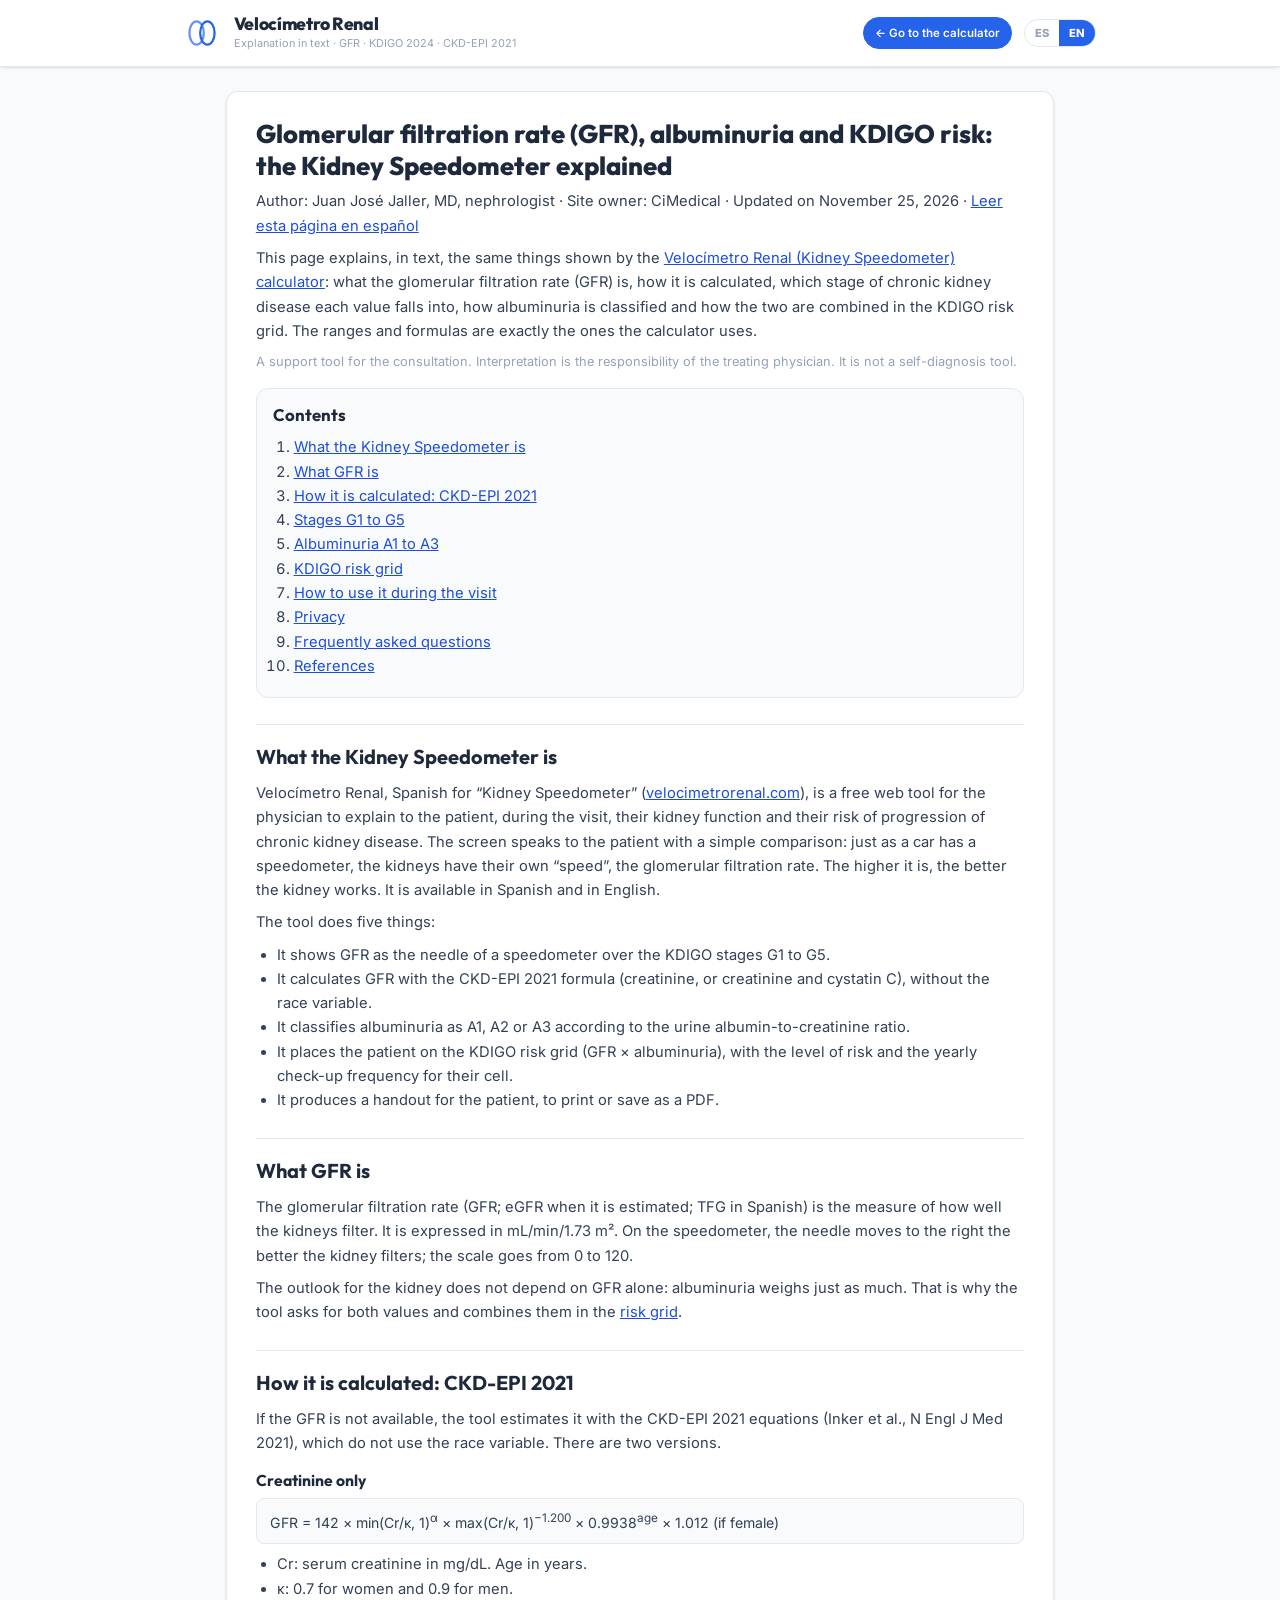
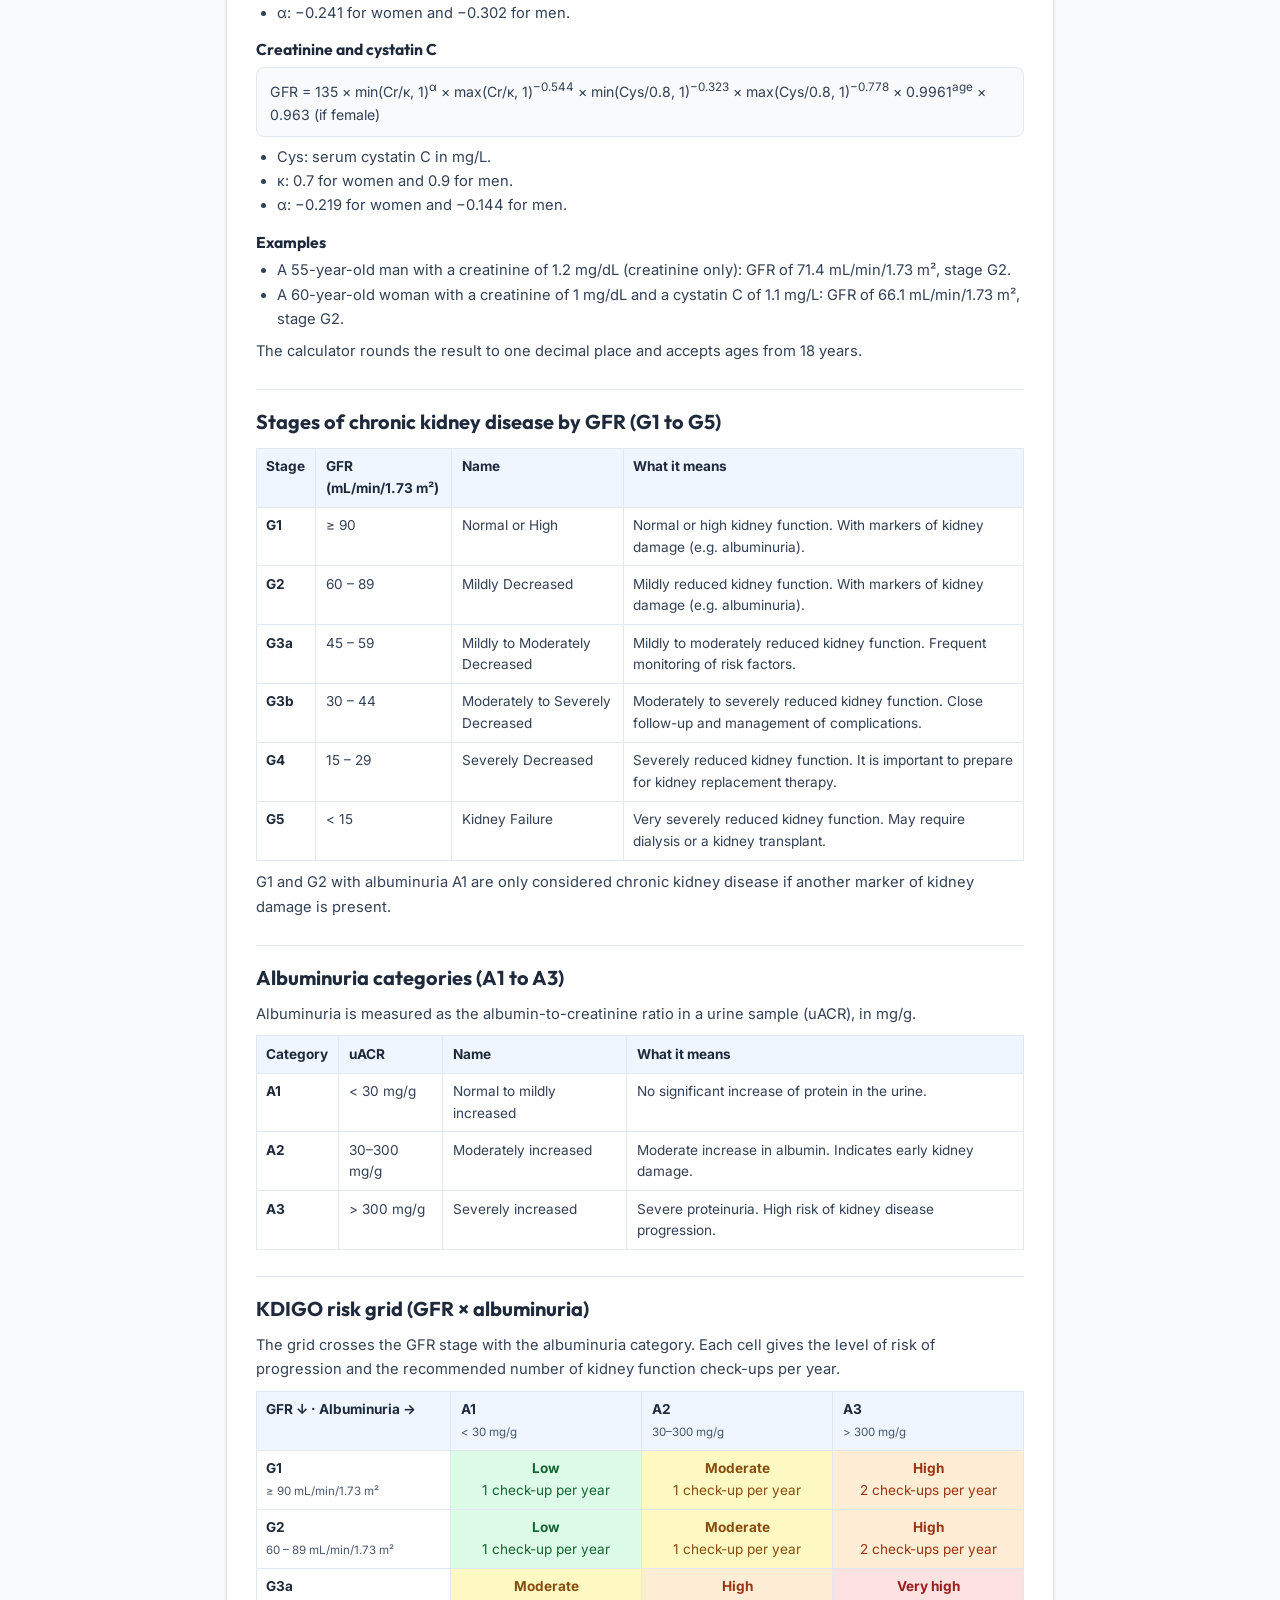
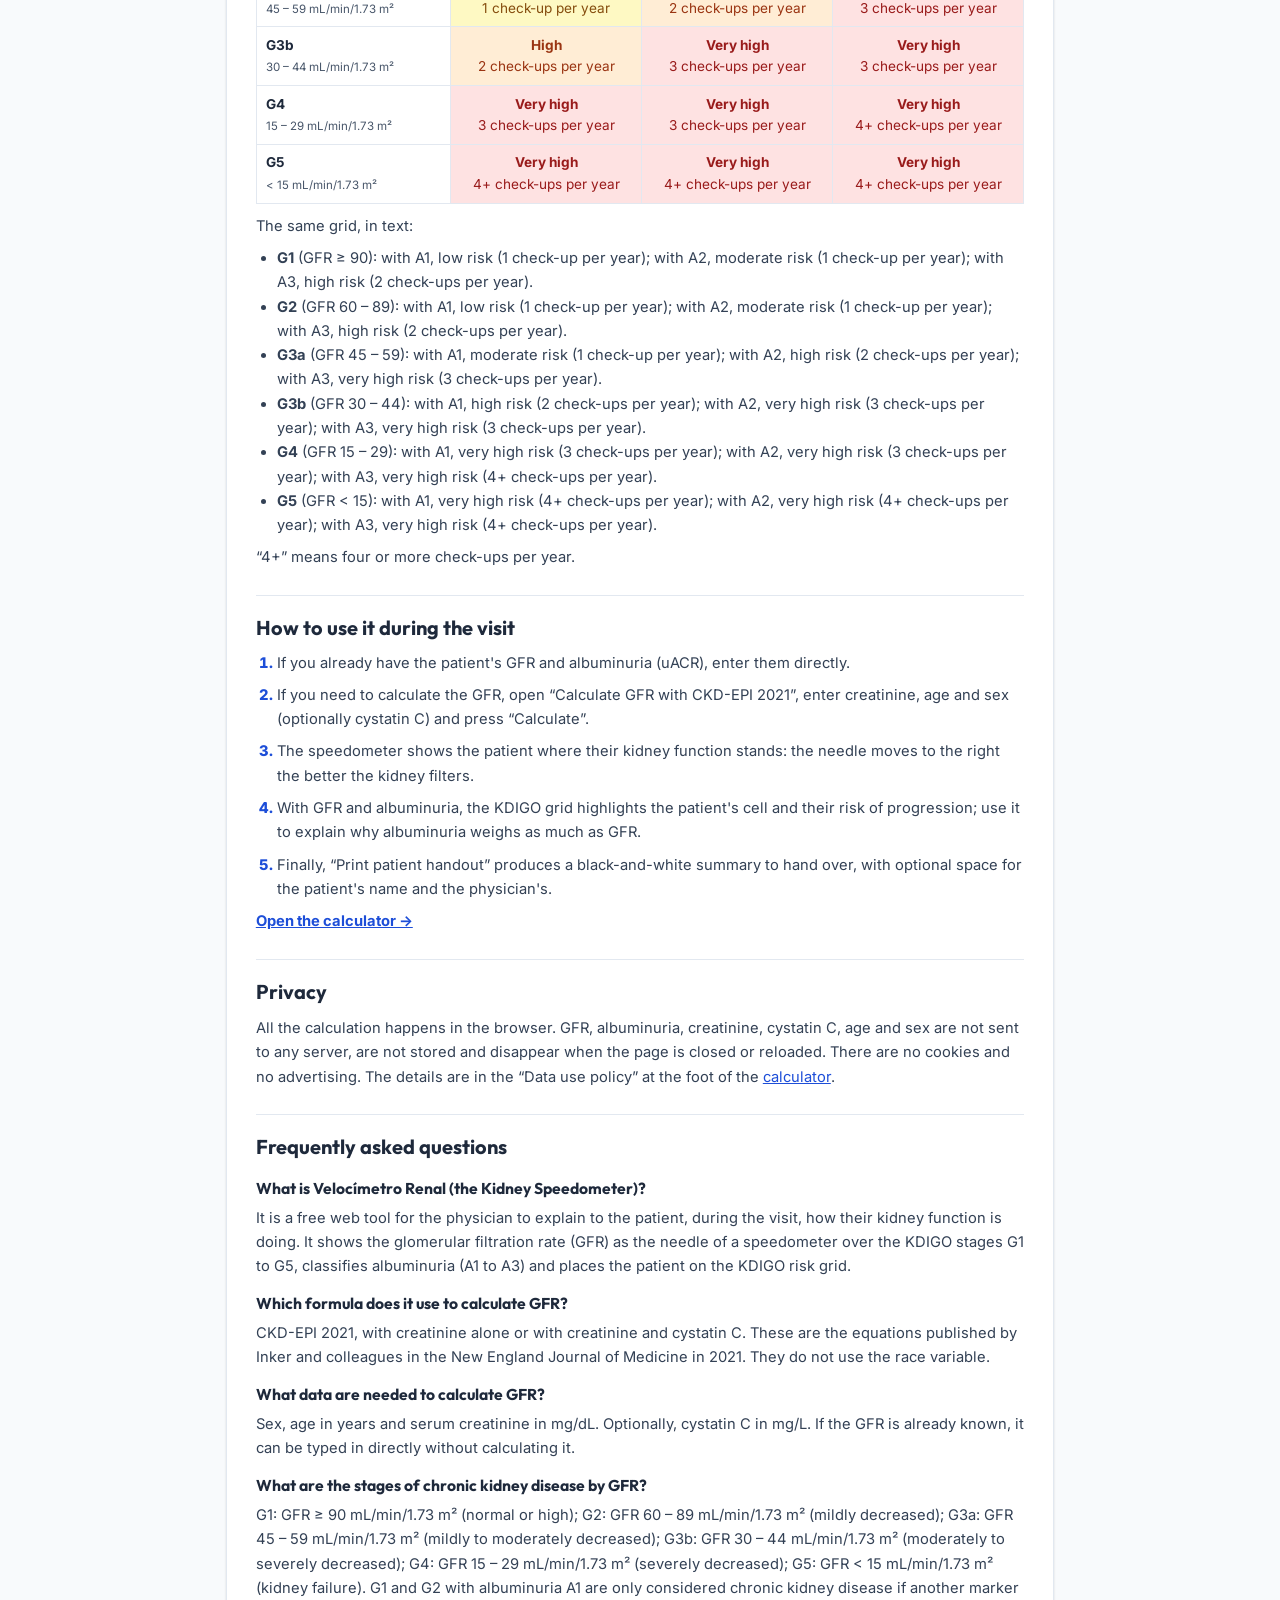
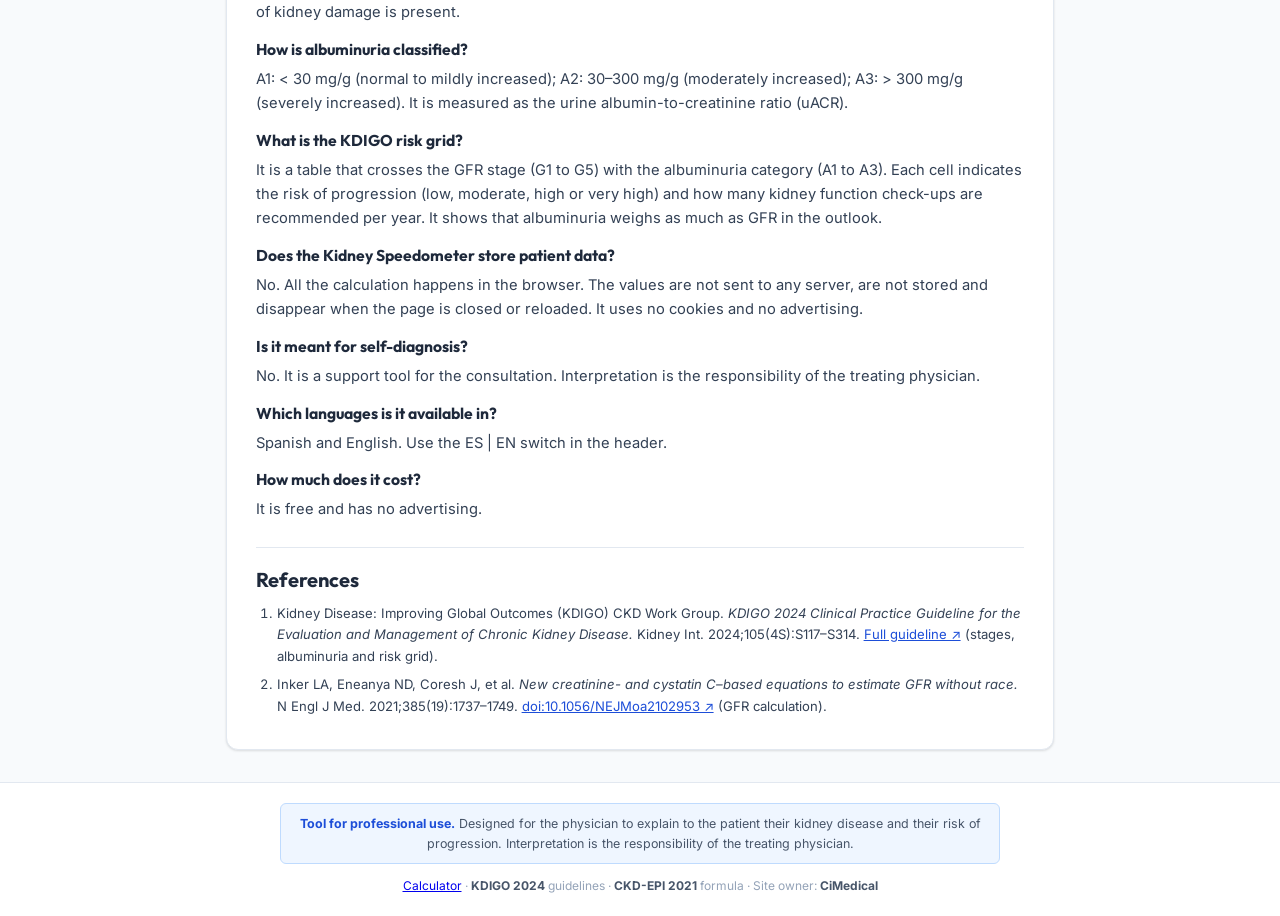
==== gfr-chronic-kidney-disease.html @ 27cd3763 "Versión en inglés: interruptor ES | EN en la calculadora, idioma inicial según el navegador y guía e" ====
<!DOCTYPE html>
<html lang="en">
<head>
  <meta charset="UTF-8" />
  <meta name="viewport" content="width=device-width, initial-scale=1.0" />
  <!-- GENERADA por tools/generar-guia.js a partir de app.js e i18n.js. No editar a mano. -->
  <title>GFR, albuminuria and KDIGO risk: explanation in text — Velocímetro Renal (Kidney Speedometer)</title>
  <meta name="description" content="What GFR is, how it is calculated with CKD-EPI 2021 (creatinine and cystatin C), the G1 to G5 stages of chronic kidney disease, the A1 to A3 albuminuria categories and the KDIGO 2024 risk grid, in plain text and with references." />
  <link rel="canonical" href="https://velocimetrorenal.com/gfr-chronic-kidney-disease.html" />
  <link rel="alternate" hreflang="es" href="https://velocimetrorenal.com/tfg-enfermedad-renal-cronica.html" />
  <link rel="alternate" hreflang="en" href="https://velocimetrorenal.com/gfr-chronic-kidney-disease.html" />
  <link rel="alternate" hreflang="x-default" href="https://velocimetrorenal.com/gfr-chronic-kidney-disease.html" />
  <meta property="og:type" content="article" />
  <meta property="og:site_name" content="Velocímetro Renal" />
  <meta property="og:title" content="Glomerular filtration rate (GFR), albuminuria and KDIGO risk: the Kidney Speedometer explained" />
  <meta property="og:description" content="What GFR is, how it is calculated with CKD-EPI 2021 (creatinine and cystatin C), the G1 to G5 stages of chronic kidney disease, the A1 to A3 albuminuria categories and the KDIGO 2024 risk grid, in plain text and with references." />
  <meta property="og:url" content="https://velocimetrorenal.com/gfr-chronic-kidney-disease.html" />
  <meta property="og:locale" content="en_US" />
  <meta property="og:image" content="https://velocimetrorenal.com/img/og.png" />
  <meta property="og:image:width" content="1200" />
  <meta property="og:image:height" content="630" />
  <meta name="twitter:card" content="summary_large_image" />
  <link rel="icon" href="img/icono.svg" type="image/svg+xml" />
  <link rel="preconnect" href="https://fonts.googleapis.com" />
  <link rel="preconnect" href="https://fonts.gstatic.com" crossorigin />
  <link href="https://fonts.googleapis.com/css2?family=Inter:wght@300;400;500;600;700;800;900&family=Outfit:wght@300;400;500;600;700;800&display=swap" rel="stylesheet" />
  <link rel="stylesheet" href="style.css?v=3" />
  <script type="application/ld+json">[{"@context":"https://schema.org","@type":["MedicalWebPage","LearningResource"],"@id":"https://velocimetrorenal.com/gfr-chronic-kidney-disease.html","url":"https://velocimetrorenal.com/gfr-chronic-kidney-disease.html","name":"Glomerular filtration rate (GFR), albuminuria and KDIGO risk: the Kidney Speedometer explained","headline":"Glomerular filtration rate (GFR), albuminuria and KDIGO risk: the Kidney Speedometer explained","description":"What GFR is, how it is calculated with CKD-EPI 2021 (creatinine and cystatin C), the G1 to G5 stages of chronic kidney disease, the A1 to A3 albuminuria categories and the KDIGO 2024 risk grid, in plain text and with references.","inLanguage":"en","datePublished":"2026-11-25","dateModified":"2026-11-25","isAccessibleForFree":true,"author":{"@type":"Person","name":"Juan José Jaller","jobTitle":"Nephrologist"},"publisher":{"@type":"Organization","name":"CiMedical"},"audience":{"@type":"MedicalAudience","audienceType":"Clinician"},"about":[{"@type":"MedicalCondition","name":"Chronic kidney disease"},{"@type":"MedicalTest","name":"Estimated glomerular filtration rate","alternateName":["TFG","GFR","eGFR","CKD-EPI 2021"]},{"@type":"MedicalTest","name":"Urine albumin-to-creatinine ratio","alternateName":["RAC","uACR","Albuminuria"]}],"isPartOf":{"@id":"https://velocimetrorenal.com/#sitio"},"image":"https://velocimetrorenal.com/img/og.png","workTranslation":{"@id":"https://velocimetrorenal.com/tfg-enfermedad-renal-cronica.html"},"citation":["KDIGO CKD Work Group. KDIGO 2024 Clinical Practice Guideline for the Evaluation and Management of Chronic Kidney Disease. Kidney Int. 2024;105(4S):S117-S314.","Inker LA, Eneanya ND, Coresh J, et al. New creatinine- and cystatin C-based equations to estimate GFR without race. N Engl J Med. 2021;385(19):1737-1749. doi:10.1056/NEJMoa2102953"]},{"@context":"https://schema.org","@type":"FAQPage","inLanguage":"en","mainEntity":[{"@type":"Question","name":"What is Velocímetro Renal (the Kidney Speedometer)?","acceptedAnswer":{"@type":"Answer","text":"It is a free web tool for the physician to explain to the patient, during the visit, how their kidney function is doing. It shows the glomerular filtration rate (GFR) as the needle of a speedometer over the KDIGO stages G1 to G5, classifies albuminuria (A1 to A3) and places the patient on the KDIGO risk grid."}},{"@type":"Question","name":"Which formula does it use to calculate GFR?","acceptedAnswer":{"@type":"Answer","text":"CKD-EPI 2021, with creatinine alone or with creatinine and cystatin C. These are the equations published by Inker and colleagues in the New England Journal of Medicine in 2021. They do not use the race variable."}},{"@type":"Question","name":"What data are needed to calculate GFR?","acceptedAnswer":{"@type":"Answer","text":"Sex, age in years and serum creatinine in mg/dL. Optionally, cystatin C in mg/L. If the GFR is already known, it can be typed in directly without calculating it."}},{"@type":"Question","name":"What are the stages of chronic kidney disease by GFR?","acceptedAnswer":{"@type":"Answer","text":"G1: GFR ≥ 90 mL/min/1.73 m² (normal or high); G2: GFR 60 – 89 mL/min/1.73 m² (mildly decreased); G3a: GFR 45 – 59 mL/min/1.73 m² (mildly to moderately decreased); G3b: GFR 30 – 44 mL/min/1.73 m² (moderately to severely decreased); G4: GFR 15 – 29 mL/min/1.73 m² (severely decreased); G5: GFR < 15 mL/min/1.73 m² (kidney failure). G1 and G2 with albuminuria A1 are only considered chronic kidney disease if another marker of kidney damage is present."}},{"@type":"Question","name":"How is albuminuria classified?","acceptedAnswer":{"@type":"Answer","text":"A1: < 30 mg/g (normal to mildly increased); A2: 30–300 mg/g (moderately increased); A3: > 300 mg/g (severely increased). It is measured as the urine albumin-to-creatinine ratio (uACR)."}},{"@type":"Question","name":"What is the KDIGO risk grid?","acceptedAnswer":{"@type":"Answer","text":"It is a table that crosses the GFR stage (G1 to G5) with the albuminuria category (A1 to A3). Each cell indicates the risk of progression (low, moderate, high or very high) and how many kidney function check-ups are recommended per year. It shows that albuminuria weighs as much as GFR in the outlook."}},{"@type":"Question","name":"Does the Kidney Speedometer store patient data?","acceptedAnswer":{"@type":"Answer","text":"No. All the calculation happens in the browser. The values are not sent to any server, are not stored and disappear when the page is closed or reloaded. It uses no cookies and no advertising."}},{"@type":"Question","name":"Is it meant for self-diagnosis?","acceptedAnswer":{"@type":"Answer","text":"No. It is a support tool for the consultation. Interpretation is the responsibility of the treating physician."}},{"@type":"Question","name":"Which languages is it available in?","acceptedAnswer":{"@type":"Answer","text":"Spanish and English. Use the ES | EN switch in the header."}},{"@type":"Question","name":"How much does it cost?","acceptedAnswer":{"@type":"Answer","text":"It is free and has no advertising."}}]}]</script>
</head>
<body>

  <header class="site-header">
    <div class="header-inner">
      <a class="logo" href="./?lang=en">
        <svg class="logo-icon" viewBox="0 0 40 40" fill="none" aria-hidden="true">
          <ellipse cx="14" cy="20" rx="8" ry="13" stroke="#2563eb" stroke-width="2.5" fill="none" opacity="0.7"/>
          <ellipse cx="26" cy="20" rx="8" ry="13" stroke="#2563eb" stroke-width="2.5" fill="none"/>
        </svg>
        <div>
          <div class="logo-title">Velocímetro Renal</div>
          <div class="logo-sub">Explanation in text · GFR · KDIGO 2024 · CKD-EPI 2021</div>
        </div>
      </a>
      <nav class="header-right">
        <a class="header-link header-info sin-icono" href="./?lang=en">← Go to the calculator</a>
        <div class="lang-switch" role="group" aria-label="Idioma / Language" title="Idioma / Language">
          <a class="" href="tfg-enfermedad-renal-cronica.html" hreflang="es" lang="es">ES</a>
          <a class="activo" href="gfr-chronic-kidney-disease.html" hreflang="en" lang="en">EN</a>
        </div>
      </nav>
    </div>
  </header>

  <main class="gt-main">
    <article class="card gt">
      <h1 class="gt-titulo">Glomerular filtration rate (GFR), albuminuria and KDIGO risk: the Kidney Speedometer explained</h1>
      <p class="gt-fecha">Author: Juan José Jaller, MD, nephrologist · Site owner: CiMedical · Updated on <time datetime="2026-11-25">November 25, 2026</time> · <a href="tfg-enfermedad-renal-cronica.html" hreflang="es" lang="es">Leer esta página en español</a></p>
      <p>This page explains, in text, the same things shown by the <a href="./?lang=en">Velocímetro Renal (Kidney Speedometer) calculator</a>:
      what the glomerular filtration rate (GFR) is, how it is calculated, which stage of chronic kidney disease
      each value falls into, how albuminuria is classified and how the two are combined in the KDIGO risk grid.
      The ranges and formulas are exactly the ones the calculator uses.</p>
      <p class="gt-aviso">A support tool for the consultation. Interpretation is the responsibility of the treating physician. It is not a self-diagnosis tool.</p>

      <nav class="gt-indice" aria-label="Contents">
        <h2>Contents</h2>
        <ol>
          <li><a href="#que-es">What the Kidney Speedometer is</a></li>
          <li><a href="#tfg">What GFR is</a></li>
          <li><a href="#ckd-epi">How it is calculated: CKD-EPI 2021</a></li>
          <li><a href="#estadios">Stages G1 to G5</a></li>
          <li><a href="#albuminuria">Albuminuria A1 to A3</a></li>
          <li><a href="#riesgo">KDIGO risk grid</a></li>
          <li><a href="#uso">How to use it during the visit</a></li>
          <li><a href="#privacidad">Privacy</a></li>
          <li><a href="#preguntas">Frequently asked questions</a></li>
          <li><a href="#referencias">References</a></li>
        </ol>
      </nav>

      <section id="que-es">
        <h2>What the Kidney Speedometer is</h2>
        <p>Velocímetro Renal, Spanish for “Kidney Speedometer” (<a href="./?lang=en">velocimetrorenal.com</a>), is a free web tool
        for the physician to explain to the patient, during the visit, their kidney function and their risk of
        progression of chronic kidney disease. The screen speaks to the patient with a simple comparison: just as
        a car has a speedometer, the kidneys have their own “speed”, the glomerular filtration rate. The higher it
        is, the better the kidney works. It is available in Spanish and in English.</p>
        <p>The tool does five things:</p>
        <ul>
          <li>It shows GFR as the needle of a speedometer over the KDIGO stages G1 to G5.</li>
          <li>It calculates GFR with the CKD-EPI 2021 formula (creatinine, or creatinine and cystatin C), without the race variable.</li>
          <li>It classifies albuminuria as A1, A2 or A3 according to the urine albumin-to-creatinine ratio.</li>
          <li>It places the patient on the KDIGO risk grid (GFR × albuminuria), with the level of risk and the yearly check-up frequency for their cell.</li>
          <li>It produces a handout for the patient, to print or save as a PDF.</li>
        </ul>
      </section>

      <section id="tfg">
        <h2>What GFR is</h2>
        <p>The glomerular filtration rate (GFR; eGFR when it is estimated; TFG in Spanish) is the measure of how well the kidneys filter. It is expressed in mL/min/1.73 m². On the speedometer, the needle moves to the right the better the kidney filters; the scale goes from 0 to 120.</p>
        <p>The outlook for the kidney does not depend on GFR alone: albuminuria weighs just as much. That is why the tool asks for both values and combines them in the <a href="#riesgo">risk grid</a>.</p>
      </section>

      <section id="ckd-epi">
        <h2>How it is calculated: CKD-EPI 2021</h2>
        <p>If the GFR is not available, the tool estimates it with the CKD-EPI 2021 equations (Inker et al., N Engl J Med 2021), which do not use the race variable. There are two versions.</p>

        <h3>Creatinine only</h3>
        <p class="gt-formula">GFR = 142 × min(Cr/κ, 1)<sup>α</sup> × max(Cr/κ, 1)<sup>−1.200</sup> × 0.9938<sup>age</sup> × 1.012 (if female)</p>
        <ul>
          <li>Cr: serum creatinine in mg/dL. Age in years.</li>
          <li>κ: 0.7 for women and 0.9 for men.</li>
          <li>α: −0.241 for women and −0.302 for men.</li>
        </ul>

        <h3>Creatinine and cystatin C</h3>
        <p class="gt-formula">GFR = 135 × min(Cr/κ, 1)<sup>α</sup> × max(Cr/κ, 1)<sup>−0.544</sup> × min(Cys/0.8, 1)<sup>−0.323</sup> × max(Cys/0.8, 1)<sup>−0.778</sup> × 0.9961<sup>age</sup> × 0.963 (if female)</p>
        <ul>
          <li>Cys: serum cystatin C in mg/L.</li>
          <li>κ: 0.7 for women and 0.9 for men.</li>
          <li>α: −0.219 for women and −0.144 for men.</li>
        </ul>

        <h3>Examples</h3>
        <ul>
          <li>A 55-year-old man with a creatinine of 1.2 mg/dL (creatinine only): GFR of 71.4 mL/min/1.73 m², stage G2.</li>
          <li>A 60-year-old woman with a creatinine of 1 mg/dL and a cystatin C of 1.1 mg/L: GFR of 66.1 mL/min/1.73 m², stage G2.</li>
        </ul>
        <p>The calculator rounds the result to one decimal place and accepts ages from 18 years.</p>
      </section>

      <section id="estadios">
        <h2>Stages of chronic kidney disease by GFR (G1 to G5)</h2>
        <div class="gt-tabla-wrap">
        <table class="gt-tabla">
          <thead><tr><th scope="col">Stage</th><th scope="col">GFR (mL/min/1.73 m²)</th><th scope="col">Name</th><th scope="col">What it means</th></tr></thead>
          <tbody>
          <tr><th scope="row">G1</th><td>≥ 90</td><td>Normal or High</td><td>Normal or high kidney function. With markers of kidney damage (e.g. albuminuria).</td></tr>
          <tr><th scope="row">G2</th><td>60 – 89</td><td>Mildly Decreased</td><td>Mildly reduced kidney function. With markers of kidney damage (e.g. albuminuria).</td></tr>
          <tr><th scope="row">G3a</th><td>45 – 59</td><td>Mildly to Moderately Decreased</td><td>Mildly to moderately reduced kidney function. Frequent monitoring of risk factors.</td></tr>
          <tr><th scope="row">G3b</th><td>30 – 44</td><td>Moderately to Severely Decreased</td><td>Moderately to severely reduced kidney function. Close follow-up and management of complications.</td></tr>
          <tr><th scope="row">G4</th><td>15 – 29</td><td>Severely Decreased</td><td>Severely reduced kidney function. It is important to prepare for kidney replacement therapy.</td></tr>
          <tr><th scope="row">G5</th><td>&lt; 15</td><td>Kidney Failure</td><td>Very severely reduced kidney function. May require dialysis or a kidney transplant.</td></tr>
          </tbody>
        </table>
        </div>
        <p>G1 and G2 with albuminuria A1 are only considered chronic kidney disease if another marker of kidney damage is present.</p>
      </section>

      <section id="albuminuria">
        <h2>Albuminuria categories (A1 to A3)</h2>
        <p>Albuminuria is measured as the albumin-to-creatinine ratio in a urine sample (uACR), in mg/g.</p>
        <div class="gt-tabla-wrap">
        <table class="gt-tabla">
          <thead><tr><th scope="col">Category</th><th scope="col">uACR</th><th scope="col">Name</th><th scope="col">What it means</th></tr></thead>
          <tbody>
          <tr><th scope="row">A1</th><td>&lt; 30 mg/g</td><td>Normal to mildly increased</td><td>No significant increase of protein in the urine.</td></tr>
          <tr><th scope="row">A2</th><td>30–300 mg/g</td><td>Moderately increased</td><td>Moderate increase in albumin. Indicates early kidney damage.</td></tr>
          <tr><th scope="row">A3</th><td>&gt; 300 mg/g</td><td>Severely increased</td><td>Severe proteinuria. High risk of kidney disease progression.</td></tr>
          </tbody>
        </table>
        </div>
      </section>

      <section id="riesgo">
        <h2>KDIGO risk grid (GFR × albuminuria)</h2>
        <p>The grid crosses the GFR stage with the albuminuria category. Each cell gives the level of risk of progression and the recommended number of kidney function check-ups per year.</p>
        <div class="gt-tabla-wrap">
        <table class="gt-tabla gt-riesgo">
          <thead><tr><th scope="col">GFR ↓ · Albuminuria →</th><th scope="col">A1<br><span class="gt-sub">&lt; 30 mg/g</span></th><th scope="col">A2<br><span class="gt-sub">30–300 mg/g</span></th><th scope="col">A3<br><span class="gt-sub">&gt; 300 mg/g</span></th></tr></thead>
          <tbody>
          <tr><th scope="row">G1<br><span class="gt-sub">≥ 90 mL/min/1.73 m²</span></th><td class="gt-r-low"><strong>Low</strong><br>1 check-up per year</td><td class="gt-r-moderate"><strong>Moderate</strong><br>1 check-up per year</td><td class="gt-r-high"><strong>High</strong><br>2 check-ups per year</td></tr>
          <tr><th scope="row">G2<br><span class="gt-sub">60 – 89 mL/min/1.73 m²</span></th><td class="gt-r-low"><strong>Low</strong><br>1 check-up per year</td><td class="gt-r-moderate"><strong>Moderate</strong><br>1 check-up per year</td><td class="gt-r-high"><strong>High</strong><br>2 check-ups per year</td></tr>
          <tr><th scope="row">G3a<br><span class="gt-sub">45 – 59 mL/min/1.73 m²</span></th><td class="gt-r-moderate"><strong>Moderate</strong><br>1 check-up per year</td><td class="gt-r-high"><strong>High</strong><br>2 check-ups per year</td><td class="gt-r-veryhigh"><strong>Very high</strong><br>3 check-ups per year</td></tr>
          <tr><th scope="row">G3b<br><span class="gt-sub">30 – 44 mL/min/1.73 m²</span></th><td class="gt-r-high"><strong>High</strong><br>2 check-ups per year</td><td class="gt-r-veryhigh"><strong>Very high</strong><br>3 check-ups per year</td><td class="gt-r-veryhigh"><strong>Very high</strong><br>3 check-ups per year</td></tr>
          <tr><th scope="row">G4<br><span class="gt-sub">15 – 29 mL/min/1.73 m²</span></th><td class="gt-r-veryhigh"><strong>Very high</strong><br>3 check-ups per year</td><td class="gt-r-veryhigh"><strong>Very high</strong><br>3 check-ups per year</td><td class="gt-r-veryhigh"><strong>Very high</strong><br>4+ check-ups per year</td></tr>
          <tr><th scope="row">G5<br><span class="gt-sub">&lt; 15 mL/min/1.73 m²</span></th><td class="gt-r-veryhigh"><strong>Very high</strong><br>4+ check-ups per year</td><td class="gt-r-veryhigh"><strong>Very high</strong><br>4+ check-ups per year</td><td class="gt-r-veryhigh"><strong>Very high</strong><br>4+ check-ups per year</td></tr>
          </tbody>
        </table>
        </div>
        <p>The same grid, in text:</p>
        <ul>
        <li><strong>G1</strong> (GFR ≥ 90): with A1, low risk (1 check-up per year); with A2, moderate risk (1 check-up per year); with A3, high risk (2 check-ups per year).</li>
        <li><strong>G2</strong> (GFR 60 – 89): with A1, low risk (1 check-up per year); with A2, moderate risk (1 check-up per year); with A3, high risk (2 check-ups per year).</li>
        <li><strong>G3a</strong> (GFR 45 – 59): with A1, moderate risk (1 check-up per year); with A2, high risk (2 check-ups per year); with A3, very high risk (3 check-ups per year).</li>
        <li><strong>G3b</strong> (GFR 30 – 44): with A1, high risk (2 check-ups per year); with A2, very high risk (3 check-ups per year); with A3, very high risk (3 check-ups per year).</li>
        <li><strong>G4</strong> (GFR 15 – 29): with A1, very high risk (3 check-ups per year); with A2, very high risk (3 check-ups per year); with A3, very high risk (4+ check-ups per year).</li>
        <li><strong>G5</strong> (GFR &lt; 15): with A1, very high risk (4+ check-ups per year); with A2, very high risk (4+ check-ups per year); with A3, very high risk (4+ check-ups per year).</li>
        </ul>
        <p>“4+” means four or more check-ups per year.</p>
      </section>

      <section id="uso">
        <h2>How to use it during the visit</h2>
        <ol class="gt-pasos">
          <li>If you already have the patient's GFR and albuminuria (uACR), enter them directly.</li>
          <li>If you need to calculate the GFR, open “Calculate GFR with CKD-EPI 2021”, enter creatinine, age and sex (optionally cystatin C) and press “Calculate”.</li>
          <li>The speedometer shows the patient where their kidney function stands: the needle moves to the right the better the kidney filters.</li>
          <li>With GFR and albuminuria, the KDIGO grid highlights the patient's cell and their risk of progression; use it to explain why albuminuria weighs as much as GFR.</li>
          <li>Finally, “Print patient handout” produces a black-and-white summary to hand over, with optional space for the patient's name and the physician's.</li>
        </ol>
        <p><a href="./?lang=en"><strong>Open the calculator →</strong></a></p>
      </section>

      <section id="privacidad">
        <h2>Privacy</h2>
        <p>All the calculation happens in the browser. GFR, albuminuria, creatinine, cystatin C, age and sex are
        not sent to any server, are not stored and disappear when the page is closed or reloaded. There are no
        cookies and no advertising. The details are in the “Data use policy” at the foot of the
        <a href="./?lang=en">calculator</a>.</p>
      </section>

      <section id="preguntas">
        <h2>Frequently asked questions</h2>
      <h3>What is Velocímetro Renal (the Kidney Speedometer)?</h3>
      <p>It is a free web tool for the physician to explain to the patient, during the visit, how their kidney function is doing. It shows the glomerular filtration rate (GFR) as the needle of a speedometer over the KDIGO stages G1 to G5, classifies albuminuria (A1 to A3) and places the patient on the KDIGO risk grid.</p>
      <h3>Which formula does it use to calculate GFR?</h3>
      <p>CKD-EPI 2021, with creatinine alone or with creatinine and cystatin C. These are the equations published by Inker and colleagues in the New England Journal of Medicine in 2021. They do not use the race variable.</p>
      <h3>What data are needed to calculate GFR?</h3>
      <p>Sex, age in years and serum creatinine in mg/dL. Optionally, cystatin C in mg/L. If the GFR is already known, it can be typed in directly without calculating it.</p>
      <h3>What are the stages of chronic kidney disease by GFR?</h3>
      <p>G1: GFR ≥ 90 mL/min/1.73 m² (normal or high); G2: GFR 60 – 89 mL/min/1.73 m² (mildly decreased); G3a: GFR 45 – 59 mL/min/1.73 m² (mildly to moderately decreased); G3b: GFR 30 – 44 mL/min/1.73 m² (moderately to severely decreased); G4: GFR 15 – 29 mL/min/1.73 m² (severely decreased); G5: GFR &lt; 15 mL/min/1.73 m² (kidney failure). G1 and G2 with albuminuria A1 are only considered chronic kidney disease if another marker of kidney damage is present.</p>
      <h3>How is albuminuria classified?</h3>
      <p>A1: &lt; 30 mg/g (normal to mildly increased); A2: 30–300 mg/g (moderately increased); A3: &gt; 300 mg/g (severely increased). It is measured as the urine albumin-to-creatinine ratio (uACR).</p>
      <h3>What is the KDIGO risk grid?</h3>
      <p>It is a table that crosses the GFR stage (G1 to G5) with the albuminuria category (A1 to A3). Each cell indicates the risk of progression (low, moderate, high or very high) and how many kidney function check-ups are recommended per year. It shows that albuminuria weighs as much as GFR in the outlook.</p>
      <h3>Does the Kidney Speedometer store patient data?</h3>
      <p>No. All the calculation happens in the browser. The values are not sent to any server, are not stored and disappear when the page is closed or reloaded. It uses no cookies and no advertising.</p>
      <h3>Is it meant for self-diagnosis?</h3>
      <p>No. It is a support tool for the consultation. Interpretation is the responsibility of the treating physician.</p>
      <h3>Which languages is it available in?</h3>
      <p>Spanish and English. Use the ES | EN switch in the header.</p>
      <h3>How much does it cost?</h3>
      <p>It is free and has no advertising.</p>
      </section>

      <section id="referencias">
        <h2>References</h2>
        <ol class="gt-refs">
          <li>Kidney Disease: Improving Global Outcomes (KDIGO) CKD Work Group. <em>KDIGO 2024 Clinical Practice
          Guideline for the Evaluation and Management of Chronic Kidney Disease.</em> Kidney Int.
          2024;105(4S):S117–S314. <a href="https://kdigo.org/guidelines/ckd-evaluation-and-management/" target="_blank" rel="noopener">Full guideline ↗</a>
          (stages, albuminuria and risk grid).</li>
          <li>Inker LA, Eneanya ND, Coresh J, et al. <em>New creatinine- and cystatin C–based equations to estimate
          GFR without race.</em> N Engl J Med. 2021;385(19):1737–1749.
          <a href="https://doi.org/10.1056/NEJMoa2102953" target="_blank" rel="noopener">doi:10.1056/NEJMoa2102953 ↗</a>
          (GFR calculation).</li>
        </ol>
      </section>
    </article>
  </main>

  <footer class="site-footer">
    <p class="pro-notice">
      <strong>Tool for professional use.</strong> Designed for the physician to explain to the patient their kidney disease and their risk of progression. Interpretation is the responsibility of the treating physician.
    </p>
    <p><a href="./?lang=en">Calculator</a> · <strong>KDIGO 2024</strong> guidelines · <strong>CKD-EPI 2021</strong> formula · Site owner: <strong>CiMedical</strong></p>
  </footer>

  <!-- Analítica sin cookies ni IP (GoatCounter): cuenta visitas únicas, no identifica personas -->
  <script data-goatcounter="https://velocimetrorenal.goatcounter.com/count" async src="//gc.zgo.at/count.js"></script>
</body>
</html>
---- style.css ----
/* ============================================================
   NEFRO-VELOCÍMETRO — Estilos
   Rediseño: Profesional médico claro, azules NKF-inspired
   Compatible con todos los selectores existentes en app.js
   ============================================================ */

*, *::before, *::after { box-sizing: border-box; margin: 0; padding: 0; }

:root {
  /* Paleta clara profesional */
  --primary:       #2563eb;
  --primary-dark:  #1d4ed8;
  --primary-light: #eff6ff;
  --primary-mid:   #bfdbfe;
  --accent-1:      #0ea5e9;
  --accent-2:      #2563eb;
  --accent-3:      #7c3aed;
  --dark:          #1e293b;
  --text:          #334155;
  --text-primary:  #1e293b;
  --text-secondary:#475569;
  --text-muted:    #94a3b8;
  --border:        #e2e8f0;
  --bg:            #f8fafc;
  --bg-card:       #ffffff;
  --bg-card2:      #f8fafc;
  --white:         #ffffff;
  --radius-lg:     12px;
  --radius-md:     8px;
  --radius-sm:     6px;
  --shadow-card:   0 1px 3px rgba(0,0,0,.08), 0 1px 2px rgba(0,0,0,.05);
  --shadow-md:     0 4px 12px rgba(0,0,0,.08);

  /* Stage colors — se mantienen en canvas */
  --stage-1:  #16a34a;
  --stage-2:  #65a30d;
  --stage-3a: #ca8a04;
  --stage-3b: #ea580c;
  --stage-4:  #dc2626;
  --stage-5:  #7f1d1d;
}

html { scroll-behavior: smooth; }

body {
  font-family: 'Inter', system-ui, sans-serif;
  background: var(--bg);
  color: var(--text);
  min-height: 100vh;
  overflow-x: hidden;
  line-height: 1.6;
}

/* ── HEADER ───────────────────────────────────────────────── */
.site-header {
  position: sticky;
  top: 0;
  z-index: 100;
  background: var(--white);
  border-bottom: 1px solid var(--border);
  box-shadow: var(--shadow-card);
}
.header-inner {
  max-width: 960px;
  margin: 0 auto;
  padding: 0.85rem 1.5rem;
  display: flex;
  align-items: center;
  justify-content: space-between;
}
.logo { display: flex; align-items: center; gap: 0.85rem; }
.logo-icon { width: 36px; height: 36px; flex-shrink: 0; }
.logo-title {
  font-family: 'Outfit', sans-serif;
  font-size: 1.1rem;
  font-weight: 800;
  color: var(--dark);
  letter-spacing: -0.3px;
  line-height: 1.1;
}
.logo-sub { font-size: 0.68rem; color: var(--text-muted); font-weight: 400; margin-top: 2px; }

.header-right {
  display: flex;
  align-items: center;
  gap: 0.75rem;
}
.header-link {
  font-size: 0.72rem;
  font-weight: 600;
  color: var(--primary);
  text-decoration: none;
  padding: 0.35rem 0.7rem;
  border: 1px solid var(--primary-mid);
  border-radius: 999px;
  background: var(--primary-light);
  transition: all 0.15s;
}
.header-link:hover { background: var(--primary-mid); }
/* legacy badge — hidden now, kept for compat */
.header-badge { display: none; }

.visit-counter {
  display: flex;
  align-items: center;
  gap: 5px;
  font-size: 0.72rem;
  color: var(--text-muted);
  font-weight: 500;
}
.visit-badge {
  height: 15px;
  width: auto;
  display: block;
  border-radius: 3px;
}
.btn-reset {
  display: inline-flex;
  align-items: center;
  gap: 5px;
  padding: 0.38rem 0.75rem;
  border: 1px solid var(--border);
  border-radius: var(--radius-sm);
  background: var(--white);
  color: var(--text-muted);
  font-family: inherit;
  font-size: 0.75rem;
  font-weight: 600;
  cursor: pointer;
  transition: all 0.15s;
  white-space: nowrap;
}
.btn-reset:hover { background: #fff1f2; border-color: #fca5a5; color: #dc2626; }

/* ── LAYOUT ───────────────────────────────────────────────── */
.main-content {
  max-width: 960px;
  margin: 0 auto;
  padding: 1.5rem 1.5rem 3rem;
  display: flex;
  flex-direction: column;
  gap: 1.25rem;
}

/* ── HERO ─────────────────────────────────────────────────── */
.hero { text-align: center; padding: 0.25rem 0 0; }
.hero-title {
  font-family: 'Outfit', sans-serif;
  font-size: clamp(1.35rem, 3.5vw, 1.9rem);
  font-weight: 800;
  line-height: 1.2;
  letter-spacing: -0.03em;
  color: var(--dark);
  margin-bottom: 0.5rem;
}
.gradient-text {
  color: var(--primary);
  -webkit-text-fill-color: var(--primary);
}
.hero-subtitle {
  max-width: 620px;
  margin: 0 auto;
  font-size: 0.88rem;
  color: var(--text-secondary);
}
.hero-subtitle strong { color: var(--dark); }

/* ── CARD ─────────────────────────────────────────────────── */
.card {
  background: var(--white);
  border: 1px solid var(--border);
  border-radius: var(--radius-lg);
  box-shadow: var(--shadow-card);
}

/* ── MAIN PANEL ───────────────────────────────────────────── */
.main-panel {
  display: flex;
  flex-direction: row;
  align-items: flex-start;
  gap: 0;
  padding: 0;
}
.panel-left {
  display: flex;
  flex-direction: column;
  justify-content: center;
  gap: 1.1rem;
  width: 260px;
  flex-shrink: 0;
  padding: 1.75rem 1.5rem;
}
.panel-divider {
  width: 1px;
  background: var(--border);
  flex-shrink: 0;
  align-self: stretch;
}
.panel-right {
  flex: 1;
  min-width: 0;
  display: flex;
  flex-direction: column;
  align-items: center;
  justify-content: center;
  gap: 0.4rem;
  padding: 1.25rem 1rem 0.75rem;
}
#speedometer {
  max-width: 100%;
  height: auto;
}

/* ── INPUTS ───────────────────────────────────────────────── */
.input-group { display: flex; flex-direction: column; gap: 0.4rem; }
.input-label {
  display: flex;
  align-items: center;
  gap: 7px;
  font-size: 0.7rem;
  font-weight: 700;
  text-transform: uppercase;
  letter-spacing: 0.06em;
  color: var(--primary);
}
.input-label svg { width: 12px; height: 12px; stroke: var(--primary); }
.alb-label { color: var(--accent-3); }
.alb-label svg { stroke: var(--accent-3); }

.input-row { display: flex; }
.gfr-input {
  width: 100%;
  background: var(--bg-card2);
  border: 2px solid var(--border);
  border-radius: var(--radius-md);
  color: var(--dark);
  font-family: 'Outfit', sans-serif;
  font-size: 2.2rem;
  font-weight: 800;
  padding: 0.5rem 0.75rem;
  outline: none;
  transition: border-color 0.2s, box-shadow 0.2s;
  -moz-appearance: textfield;
  appearance: textfield;
  text-align: center;
  letter-spacing: -0.03em;
}
.gfr-input::-webkit-inner-spin-button,
.gfr-input::-webkit-outer-spin-button { -webkit-appearance: none; }
.gfr-input::placeholder { color: var(--text-muted); font-size: 1.3rem; }
.gfr-input:focus { border-color: var(--primary); box-shadow: 0 0 0 3px rgba(37,99,235,.12); }
.alb-input:focus { border-color: var(--accent-3); box-shadow: 0 0 0 3px rgba(124,58,237,.12); }
.input-unit {
  font-size: 0.7rem;
  color: var(--text-muted);
  text-align: center;
  margin-top: -2px;
}

/* ── CALC BUTTON ──────────────────────────────────────────── */
.calc-btn {
  display: flex;
  align-items: center;
  justify-content: center;
  gap: 8px;
  width: 100%;
  background: var(--primary);
  border: none;
  border-radius: var(--radius-md);
  color: #fff;
  font-family: 'Outfit', sans-serif;
  font-size: 0.95rem;
  font-weight: 700;
  padding: 0.7rem 1rem;
  cursor: pointer;
  transition: background 0.15s, transform 0.15s, box-shadow 0.2s;
  margin-top: 0.15rem;
}
.calc-btn svg { width: 15px; height: 15px; }
.calc-btn:hover { background: var(--primary-dark); transform: translateY(-1px); box-shadow: 0 4px 12px rgba(37,99,235,.3); }
.calc-btn:active { transform: translateY(0); }
.input-hint { margin-top: 0.1rem; font-size: 0.7rem; color: var(--text-muted); text-align: center; }

/* ── SPEEDOMETER TITLE ────────────────────────────────────── */
.speedometer-title {
  display: flex;
  align-items: center;
  gap: 7px;
  font-size: 0.7rem;
  font-weight: 700;
  text-transform: uppercase;
  letter-spacing: 0.07em;
  color: var(--text-muted);
}
.speedometer-title svg { width: 12px; height: 12px; stroke: var(--primary); }

/* ── RESULT PANEL ─────────────────────────────────────────── */
.result-panel {
  display: flex;
  flex-direction: column;
  align-items: center;
  gap: 0.6rem;
  padding: 0.85rem 0.9rem;
  border-radius: var(--radius-md);
  background: var(--primary-light);
  border: 1px solid var(--primary-mid);
  text-align: center;
  animation: fadeSlide 0.4s ease both;
}
.result-panel.hidden { visibility: hidden; opacity: 0; pointer-events: none; }

@keyframes fadeSlide {
  from { opacity: 0; transform: translateY(8px); }
  to   { opacity: 1; transform: translateY(0); }
}

.stage-badge {
  min-width: 52px;
  height: 52px;
  border-radius: 50%;
  display: flex;
  align-items: center;
  justify-content: center;
  font-family: 'Outfit', sans-serif;
  font-size: 0.95rem;
  font-weight: 800;
  flex-shrink: 0;
  border: 3px solid currentColor;
  margin: 0 auto;
}
.stage-name {
  font-family: 'Outfit', sans-serif;
  font-size: 0.9rem;
  font-weight: 700;
  color: var(--dark);
  margin-bottom: 2px;
  line-height: 1.3;
}
.stage-desc { font-size: 0.73rem; color: var(--text-secondary); line-height: 1.4; }

/* ── ALBUMINURIA RESULT ───────────────────────────────────── */
.alb-result {
  display: flex;
  align-items: center;
  gap: 0.6rem;
  padding: 0.6rem 0.8rem;
  border-radius: var(--radius-sm);
  background: rgba(124,58,237,.07);
  border: 1px solid rgba(124,58,237,.2);
  animation: fadeSlide 0.3s ease both;
  width: 100%;
}
.alb-result.hidden { display: none; }
.alb-badge {
  min-width: 36px;
  height: 36px;
  border-radius: 50%;
  border: 2.5px solid currentColor;
  display: flex;
  align-items: center;
  justify-content: center;
  font-family: 'Outfit', sans-serif;
  font-size: 0.78rem;
  font-weight: 800;
  flex-shrink: 0;
}
.alb-desc { font-size: 0.7rem; color: var(--text-secondary); line-height: 1.4; text-align: left; }
.alb-desc strong { font-size: 0.75rem; color: var(--dark); }

/* ── PRINT BUTTON ─────────────────────────────────────────── */
.print-btn {
  display: flex;
  align-items: center;
  justify-content: center;
  gap: 7px;
  width: 100%;
  margin-top: 0.4rem;
  padding: 0.45rem;
  background: rgba(37,99,235,.06);
  border: 1px solid rgba(37,99,235,.3);
  border-radius: var(--radius-sm);
  color: var(--primary);
  font-family: 'Inter', sans-serif;
  font-size: 0.73rem;
  font-weight: 600;
  cursor: pointer;
  transition: all 0.15s;
}
.print-btn svg { width: 14px; height: 14px; stroke: currentColor; }
.print-btn:hover { background: rgba(37,99,235,.12); border-color: rgba(37,99,235,.5); }

/* ── CKD-EPI ACCORDION ────────────────────────────────────── */
.calc-accordion {
  border: 1px solid var(--border);
  border-radius: var(--radius-md);
  overflow: hidden;
  background: var(--bg-card2);
}
.accordion-toggle {
  display: flex;
  align-items: center;
  gap: 8px;
  width: 100%;
  background: none;
  border: none;
  padding: 0.6rem 0.85rem;
  font-family: 'Inter', sans-serif;
  font-size: 0.8rem;
  font-weight: 600;
  color: var(--text);
  cursor: pointer;
  text-align: left;
  transition: background 0.15s;
}
.accordion-toggle svg:first-child { width: 14px; height: 14px; stroke: var(--primary); flex-shrink: 0; }
.accordion-toggle .chevron { width: 14px; height: 14px; margin-left: auto; stroke: var(--text-muted); transition: transform 0.2s; }
.accordion-toggle[aria-expanded="true"] .chevron { transform: rotate(180deg); }
.accordion-toggle:hover { background: var(--primary-light); }

.accordion-body { padding: 0.85rem; border-top: 1px solid var(--border); }

.formula-tabs {
  display: flex;
  gap: 0.4rem;
  margin-bottom: 0.85rem;
}
.formula-tab {
  flex: 1;
  padding: 0.4rem 0.5rem;
  border: 1px solid var(--border);
  border-radius: var(--radius-sm);
  background: var(--white);
  font-family: inherit;
  font-size: 0.75rem;
  font-weight: 600;
  color: var(--text-muted);
  cursor: pointer;
  transition: all 0.15s;
}
.formula-tab.active { background: var(--primary); border-color: var(--primary); color: white; }
.formula-tab:not(.active):hover { border-color: var(--primary); color: var(--primary); }

.epi-fields { display: flex; flex-direction: column; gap: 0.6rem; }
.epi-row { display: flex; flex-direction: column; gap: 0.25rem; }
.epi-row-inline { flex-direction: row; align-items: center; justify-content: space-between; }
.epi-label { font-size: 0.72rem; font-weight: 600; color: var(--text-muted); }
.epi-input {
  padding: 0.4rem 0.6rem;
  border: 1px solid var(--border);
  border-radius: var(--radius-sm);
  font-family: inherit;
  font-size: 0.85rem;
  color: var(--dark);
  background: var(--white);
  outline: none;
  width: 100%;
  transition: border-color 0.15s;
}
.epi-input:focus { border-color: var(--primary); box-shadow: 0 0 0 2px rgba(37,99,235,.1); }

.sex-toggle { display: flex; gap: 0.35rem; }
.sex-btn {
  width: 34px;
  height: 34px;
  border-radius: var(--radius-sm);
  border: 1.5px solid var(--border);
  background: var(--white);
  font-size: 1rem;
  color: var(--text-muted);
  cursor: pointer;
  transition: all 0.15s;
  display: flex;
  align-items: center;
  justify-content: center;
}
.sex-btn.active { background: var(--primary); border-color: var(--primary); color: white; }
.sex-btn:not(.active):hover { border-color: var(--primary); color: var(--primary); }

.calc-epi-btn {
  display: flex;
  align-items: center;
  justify-content: center;
  gap: 7px;
  width: 100%;
  background: var(--primary);
  border: none;
  border-radius: var(--radius-sm);
  color: white;
  font-family: inherit;
  font-size: 0.82rem;
  font-weight: 600;
  padding: 0.5rem 0.75rem;
  cursor: pointer;
  transition: background 0.15s;
  margin-top: 0.6rem;
}
.calc-epi-btn svg { width: 14px; height: 14px; }
.calc-epi-btn:hover { background: var(--primary-dark); }
.epi-note { font-size: 0.68rem; color: var(--text-muted); text-align: center; margin-top: 0.4rem; }

/* ── STAGES SECTION ───────────────────────────────────────── */
.stages-section { }
.section-title {
  font-family: 'Outfit', sans-serif;
  font-size: 1rem;
  font-weight: 700;
  color: var(--dark);
  margin-bottom: 1rem;
  letter-spacing: -0.02em;
}
.stages-grid {
  display: grid;
  grid-template-columns: repeat(auto-fill, minmax(240px, 1fr));
  gap: 0.75rem;
}
.stage-card {
  background: var(--white);
  border: 1px solid var(--border);
  border-radius: var(--radius-md);
  padding: 1rem 1.25rem;
  display: flex;
  align-items: flex-start;
  gap: 0.85rem;
  transition: transform 0.2s, box-shadow 0.2s, border-color 0.2s;
  box-shadow: var(--shadow-card);
}
.stage-card:hover { transform: translateY(-2px); box-shadow: var(--shadow-md); }
.stage-card.active {
  border-color: var(--active-color, var(--primary));
  box-shadow: 0 0 0 2px var(--active-color, var(--primary)), var(--shadow-md);
}
.stage-dot {
  min-width: 12px;
  height: 12px;
  border-radius: 50%;
  margin-top: 4px;
  flex-shrink: 0;
}
.stage-card-title { font-family: 'Outfit', sans-serif; font-weight: 700; font-size: 0.9rem; color: var(--dark); margin-bottom: 2px; }
.stage-card-range { font-size: 0.76rem; color: var(--text-muted); font-weight: 500; }
.stage-card-desc { font-size: 0.75rem; color: var(--text-secondary); margin-top: 3px; line-height: 1.4; }

/* ── EXPLANATION ──────────────────────────────────────────── */
.explanation-section {
  display: flex;
  gap: 1.25rem;
  align-items: flex-start;
  padding: 1.5rem;
}
.explanation-icon {
  min-width: 44px;
  height: 44px;
  background: var(--primary-light);
  border: 1px solid var(--primary-mid);
  border-radius: 50%;
  display: flex;
  align-items: center;
  justify-content: center;
  flex-shrink: 0;
}
.explanation-icon svg { width: 20px; height: 20px; stroke: var(--primary); }
.explanation-content h3 { font-family: 'Outfit', sans-serif; font-weight: 700; font-size: 0.95rem; color: var(--dark); margin-bottom: 0.5rem; }
.explanation-content ul { list-style: none; display: flex; flex-direction: column; gap: 0.3rem; }
.explanation-content li { font-size: 0.82rem; color: var(--text-secondary); }
.explanation-content li::before { content: '›'; color: var(--primary); font-weight: 700; margin-right: 7px; }
.explanation-content strong { color: var(--dark); }
.disclaimer { margin-top: 0.75rem; font-size: 0.75rem; color: var(--text-muted); font-style: italic; border-top: 1px solid var(--border); padding-top: 0.6rem; }

/* ── FOOTER ───────────────────────────────────────────────── */
.site-footer {
  text-align: center;
  padding: 1.25rem 1.5rem;
  border-top: 1px solid var(--border);
  font-size: 0.75rem;
  color: var(--text-muted);
  background: var(--white);
}
.site-footer strong { color: var(--text-secondary); }

/* ── REFERENCIAS (discretas, sin recuadro) ───────────────── */
.refs-section {
  margin: 2rem auto 0;
  padding: 1rem 0.5rem 0 1.5rem;
  border-top: 1px solid var(--border);
  max-width: 760px;
}
.refs-title {
  font-size: 0.7rem;
  font-weight: 700;
  text-transform: uppercase;
  letter-spacing: 0.06em;
  color: var(--text-muted);
  margin: 0 0 0.4rem;
}
.refs-intro {
  font-size: 0.7rem;
  color: var(--text-muted);
  margin: 0 0 0.6rem;
}
.refs-list {
  margin: 0;
  padding-left: 1.1rem;
  display: flex;
  flex-direction: column;
  gap: 0.45rem;
}
.refs-list li {
  font-size: 0.7rem;
  line-height: 1.5;
  color: var(--text-muted);
}
.ref-tag {
  display: inline;
  font-size: 0.62rem;
  font-weight: 700;
  color: var(--text-secondary);
  margin-right: 0.3rem;
}
.ref-tag::after { content: ' —'; }
.refs-list em { color: var(--text-secondary); font-style: italic; }
.refs-list a {
  color: #2563eb;
  text-decoration: none;
  font-weight: 600;
  word-break: break-word;
}
.refs-list a:hover { text-decoration: underline; }

/* ── AVISO USO PROFESIONAL ────────────────────────────────── */
.pro-notice {
  max-width: 720px;
  margin: 0 auto 0.75rem;
  padding: 0.6rem 0.9rem;
  font-size: 0.78rem;
  color: var(--text-secondary);
  background: #eff6ff;
  border: 1px solid #bfdbfe;
  border-radius: 6px;
}
.pro-notice strong { color: #1d4ed8; }

/* ── POLÍTICA DE DATOS ────────────────────────────────────── */
.privacy {
  max-width: 720px;
  margin: 1rem auto 0;
  text-align: left;
}
.privacy summary {
  cursor: pointer;
  font-weight: 600;
  color: #2563eb;
  text-align: center;
  list-style: none;
  padding: 0.4rem;
}
.privacy summary::-webkit-details-marker { display: none; }
.privacy summary::before { content: '\25B8  '; }
.privacy[open] summary::before { content: '\25BE  '; }
.privacy-body {
  margin-top: 0.75rem;
  padding: 1rem 1.15rem;
  background: var(--bg, #f8fafc);
  border: 1px solid var(--border);
  border-radius: 8px;
  line-height: 1.65;
}
.privacy-body p { margin: 0 0 0.7rem; }
.privacy-body ul { margin: 0 0 0.7rem; padding-left: 1.2rem; }
.privacy-body li { margin-bottom: 0.25rem; }
.privacy-legal {
  margin-top: 0.9rem !important;
  padding-top: 0.7rem;
  border-top: 1px solid var(--border);
  font-size: 0.72rem;
}

/* ── NOMBRES OPCIONALES PARA LA HOJA ─────────────────────── */
.print-names { display: flex; flex-direction: column; gap: 0.45rem; margin: 0.9rem 0 0.6rem; }
.name-input {
  width: 100%;
  padding: 0.55rem 0.75rem;
  font: inherit;
  font-size: 0.82rem;
  color: var(--text-primary);
  background: var(--white);
  border: 1px solid var(--border);
  border-radius: 8px;
  outline: none;
}
.name-input:focus { border-color: #2563eb; box-shadow: 0 0 0 3px rgba(37,99,235,.12); }
.name-input::placeholder { color: var(--text-muted); }

/* ── PRINT ONLY ───────────────────────────────────────────── */
.print-only { display: none !important; }

/* ── @MEDIA PRINT ─────────────────────────────────────────── */
@media print {
  body { background: white; color: black; margin: 0; font-size: 10pt; }
  .site-header, .main-content, .site-footer { display: none !important; }
  .print-only {
    display: block !important;
    padding: 1.2cm 1.5cm;
  }
  .pr-header {
    display: flex;
    justify-content: space-between;
    align-items: flex-end;
    border-bottom: 2pt solid #1d4ed8;
    padding-bottom: 8pt;
    margin-bottom: 14pt;
  }
  .pr-logo { font-size: 16pt; font-weight: 800; color: #1d4ed8; }
  .pr-date { font-size: 8pt; color: #555; }
  .pr-title { font-size: 14pt; font-weight: 700; margin: 10pt 0 10pt; color: #1e293b; }
  .pr-names { display: flex; gap: 24pt; margin: 0 0 12pt; font-size: 10pt; }
  .pr-name-row { flex: 1; display: flex; align-items: baseline; gap: 6pt; }
  .pr-name-label { font-weight: 700; color: #334155; white-space: nowrap; }
  .pr-name-value { flex: 1; border-bottom: 1pt solid #94a3b8; min-height: 12pt; padding-bottom: 1pt; color: #111; }
  .pr-value-block {
    background: #eff6ff;
    border: 1pt solid #bfdbfe;
    border-radius: 5pt;
    padding: 10pt 14pt;
    margin-bottom: 12pt;
    -webkit-print-color-adjust: exact;
    print-color-adjust: exact;
  }
  .pr-val-label { font-size: 8pt; color: #555; text-transform: uppercase; margin-bottom: 4pt; }
  .pr-val-number { font-size: 22pt; font-weight: 800; color: #1d4ed8; }
  .pr-val-unit { font-size: 11pt; font-weight: 400; color: #555; }
  .pr-stage-line { font-size: 11pt; font-weight: 600; margin-top: 4pt; color: #334155; }
  .pr-canvas-wrap { text-align: center; margin-bottom: 12pt; }
  .pr-speedometer-img { max-width: 380pt; height: auto; }
  .pr-alb-block { font-size: 10pt; margin-bottom: 10pt; padding: 6pt 10pt; border: 0.5pt solid #e2e8f0; border-radius: 4pt; }
  .pr-description { font-size: 9pt; color: #334155; line-height: 1.5; margin-bottom: 12pt; }
  .pr-disclaimer { border-top: 0.5pt solid #ccc; padding-top: 8pt; font-size: 7.5pt; color: #777; text-align: center; }
}

/* ── RESPONSIVE ───────────────────────────────────────────── */
@media (max-width: 760px) {
  .main-content { padding: 1rem 0.75rem 2rem; gap: 1rem; }
  .main-panel { flex-direction: column; }
  .panel-left { width: 100%; padding: 1.25rem 1.25rem 0; }
  .panel-divider { display: none; }
  .panel-right { padding: 0.75rem 0.75rem 1rem; }
  .gfr-input { font-size: 2rem; }
  .stages-grid { grid-template-columns: 1fr; }
  .explanation-section { flex-direction: column; }
  .header-inner { flex-wrap: wrap; gap: 0.5rem; }
  .header-link { display: none; }
}

/* ── RIESGO KDIGO G×A ─────────────────────────────────────── */
.risk-card {
  padding: 1.25rem 1.5rem 1.4rem;
}
.risk-intro {
  font-size: 0.85rem;
  color: var(--text-secondary);
  margin-bottom: 1.1rem;
  max-width: 62ch;
}
.risk-intro strong { color: var(--dark); }

.risk-table-wrap { overflow-x: auto; }

.risk-table {
  border-collapse: separate;
  border-spacing: 4px;
  width: 100%;
  min-width: 460px;
  table-layout: fixed;
}
.risk-table th,
.risk-table td { text-align: center; }

/* Encabezados de columna (A1/A2/A3) */
.risk-col-head {
  padding: 0.4rem 0.3rem 0.55rem;
  font-family: 'Outfit', sans-serif;
}
.risk-col-key {
  display: block;
  font-weight: 700;
  font-size: 0.85rem;
  color: var(--dark);
}
.risk-col-range {
  display: block;
  font-size: 0.68rem;
  font-weight: 500;
  color: var(--text-muted);
  margin-top: 1px;
}

/* Esquina + rótulos de eje */
.risk-corner {
  width: 118px;
  padding: 0.3rem;
  font-size: 0.66rem;
  line-height: 1.35;
  color: var(--text-muted);
  font-weight: 600;
  text-align: left;
}
.risk-axis-top { display: block; text-align: right; }
.risk-axis-left { display: block; }

/* Encabezados de fila (G1..G5) */
.risk-row-head {
  text-align: left;
  padding: 0.45rem 0.55rem;
  border-left: 4px solid var(--row-color, var(--border));
  background: var(--bg-card2);
  border-radius: var(--radius-sm);
}
.risk-row-key {
  display: block;
  font-family: 'Outfit', sans-serif;
  font-weight: 700;
  font-size: 0.82rem;
  color: var(--row-color, var(--dark));
}
.risk-row-range {
  display: block;
  font-size: 0.66rem;
  color: var(--text-muted);
  font-weight: 500;
}

/* Celdas de riesgo */
.risk-cell {
  position: relative;
  padding: 0.6rem 0.35rem;
  border-radius: var(--radius-sm);
  background: var(--cell-bg);
  border: 1px solid var(--cell-border);
  transition: transform 0.15s, box-shadow 0.15s;
}
.risk-cell-name {
  display: block;
  font-family: 'Outfit', sans-serif;
  font-size: 0.74rem;
  font-weight: 700;
  color: var(--cell-fg);
  line-height: 1.2;
}
.risk-cell-freq {
  position: absolute;
  top: 3px;
  right: 5px;
  font-size: 0.6rem;
  font-weight: 700;
  color: var(--cell-fg);
  opacity: 0.55;
}

/* Casilla del paciente */
.risk-cell.active {
  box-shadow: 0 0 0 3px var(--cell-fg), var(--shadow-md);
  transform: scale(1.04);
  z-index: 2;
}
.risk-cell.active .risk-cell-name { font-size: 0.78rem; }
/* Fila resaltada cuando falta la albuminuria */
.risk-row.row-active .risk-cell { opacity: 1; }
.risk-table.has-gfr .risk-row:not(.row-active) .risk-cell { opacity: 0.4; }
.risk-table.has-gfr .risk-row:not(.row-active) .risk-row-head { opacity: 0.5; }

/* Leyenda */
.risk-legend {
  display: flex;
  flex-wrap: wrap;
  gap: 0.5rem 1rem;
  margin-top: 1rem;
}
.risk-legend-item {
  display: flex;
  align-items: center;
  gap: 0.4rem;
  font-size: 0.74rem;
  color: var(--text-secondary);
  font-weight: 500;
}
.risk-legend-swatch {
  width: 14px;
  height: 14px;
  border-radius: 3px;
  flex-shrink: 0;
}

/* Nota dinámica */
.risk-note {
  margin-top: 0.9rem;
  padding: 0.6rem 0.85rem;
  border-radius: var(--radius-sm);
  background: var(--bg-card2);
  border: 1px solid var(--border);
  font-size: 0.8rem;
  color: var(--text-secondary);
}
.risk-note.filled {
  background: var(--note-bg, var(--primary-light));
  border-color: var(--note-border, var(--primary-mid));
  color: var(--note-fg, var(--dark));
  font-weight: 500;
}
.risk-foot {
  margin-top: 0.8rem;
  font-size: 0.7rem;
  color: var(--text-muted);
  line-height: 1.5;
}

/* Badge de riesgo en el panel de resultado */
.risk-result {
  display: flex;
  align-items: center;
  gap: 0.55rem;
  flex-wrap: wrap;
  margin-top: 0.7rem;
  padding-top: 0.7rem;
  border-top: 1px dashed var(--border);
}
.risk-result.hidden { display: none; }
.risk-result-label {
  font-size: 0.7rem;
  font-weight: 700;
  text-transform: uppercase;
  letter-spacing: 0.04em;
  color: var(--text-muted);
}
.risk-result-badge {
  padding: 0.18rem 0.6rem;
  border-radius: 999px;
  font-family: 'Outfit', sans-serif;
  font-weight: 700;
  font-size: 0.8rem;
  border: 1.5px solid currentColor;
}
.risk-result-link {
  font-size: 0.7rem;
  color: var(--primary);
  text-decoration: none;
  font-weight: 600;
}
.risk-result-link:hover { text-decoration: underline; }

@media (max-width: 760px) {
  .risk-card { padding: 1rem 1rem 1.2rem; }
  .risk-table { min-width: 380px; border-spacing: 3px; }
  .risk-corner { width: 88px; font-size: 0.6rem; }
  .risk-cell { padding: 0.5rem 0.2rem; }
  .risk-cell-name { font-size: 0.66rem; }
  .risk-row-key { font-size: 0.75rem; }
}

@media print {
  .pr-risk-block {
    font-size: 10pt;
    margin-bottom: 10pt;
    padding: 6pt 10pt;
    border: 0.5pt solid #e2e8f0;
    border-radius: 4pt;
  }
}

/* ── «MÁS INFORMACIÓN»: botón y guía en texto ─────────────── */
.header-link.header-info { background: var(--primary); border-color: var(--primary); color: var(--white); white-space: nowrap; }
.header-link.header-info::before { content: "📖 "; }
.header-link.header-info.sin-icono::before { content: none; }
.header-link.header-info:hover { background: var(--primary-dark); }
a.logo { text-decoration: none; }
.pie-guia { font-size: 0.85rem; margin-top: 0.8rem; }
.pie-guia a { color: var(--primary-dark); font-weight: 700; }

.gt-main { max-width: 860px; margin: 1.5rem auto 2rem; padding: 0 1rem; }
.gt { padding: 1.6rem 1.8rem; }
.gt-titulo { font-family: 'Outfit', sans-serif; font-size: 1.6rem; font-weight: 800; color: var(--dark); line-height: 1.25; }
.gt-fecha { font-size: 0.8rem; color: var(--text-muted); margin: 0.4rem 0 1rem; }
.gt p, .gt li { font-size: 0.92rem; line-height: 1.65; color: var(--text); }
.gt p { margin: 0.5rem 0; }
.gt ul, .gt ol { padding-left: 1.3rem; margin: 0.4rem 0; }
.gt a { color: var(--primary-dark); }
.gt section { margin-top: 1.6rem; padding-top: 1rem; border-top: 1px solid var(--border); scroll-margin-top: 4.5rem; }
.gt section > h2 { font-family: 'Outfit', sans-serif; font-size: 1.25rem; font-weight: 700; color: var(--dark); }
.gt h3 { font: 700 0.98rem 'Outfit', sans-serif; color: var(--dark); margin: 0.9rem 0 0.15rem; }
.gt-aviso { font-size: 0.8rem !important; color: var(--text-muted) !important; }
.gt-indice { margin-top: 1rem; padding: 0.8rem 1rem; background: var(--bg); border: 1px solid var(--border); border-radius: var(--radius-lg); }
.gt-indice h2 { font-family: 'Outfit', sans-serif; font-size: 1.05rem; font-weight: 700; color: var(--dark); }
.gt-formula { background: var(--bg); border: 1px solid var(--border); border-radius: var(--radius-md); padding: 0.6rem 0.8rem; font-size: 0.88rem !important; overflow-x: auto; }
.gt-pasos > li { margin-bottom: 0.5rem; }
.gt-pasos > li::marker { font-weight: 800; color: var(--primary-dark); }
.gt-refs li { font-size: 0.82rem !important; margin-bottom: 0.4rem; overflow-wrap: anywhere; }
.gt-tabla-wrap { overflow-x: auto; margin: 0.6rem 0; }
.gt-tabla { border-collapse: collapse; width: 100%; font-size: 0.85rem; }
.gt-tabla th, .gt-tabla td { border: 1px solid var(--border); padding: 0.45rem 0.6rem; text-align: left; vertical-align: top; color: var(--text); }
.gt-tabla thead th { background: var(--primary-light); color: var(--dark); font-weight: 700; }
.gt-tabla tbody th { color: var(--dark); white-space: nowrap; }
.gt-sub { font-size: 0.72rem; font-weight: 400; color: var(--text-secondary); }
.gt-riesgo td { text-align: center; }
.gt-r-low      { background: #dcfce7; color: #166534 !important; }
.gt-r-moderate { background: #fef9c3; color: #854d0e !important; }
.gt-r-high     { background: #ffedd5; color: #9a3412 !important; }
.gt-r-veryhigh { background: #fee2e2; color: #991b1b !important; }
@media (max-width: 760px) {
  .header-link.header-info { display: inline-block; }
  .gt { padding: 1.1rem 1rem; }
  .gt-titulo { font-size: 1.3rem; }
}
@media print { .gt-main { margin: 0; max-width: none; } }

/* ── INTERRUPTOR DE IDIOMA ES | EN ────────────────────────── */
.lang-switch { display: inline-flex; border: 1px solid var(--border); border-radius: 999px; overflow: hidden; background: var(--white); flex-shrink: 0; }
.lang-switch button, .lang-switch a { font: 800 0.7rem 'Inter', sans-serif; letter-spacing: 0.4px; padding: 0.36rem 0.6rem; border: 0; background: transparent; color: var(--text-muted); cursor: pointer; text-decoration: none; }
.lang-switch button.activo, .lang-switch a.activo { background: var(--primary); color: var(--white); }
@media (max-width: 760px) { .header-right { flex-wrap: wrap; row-gap: 0.4rem; } }
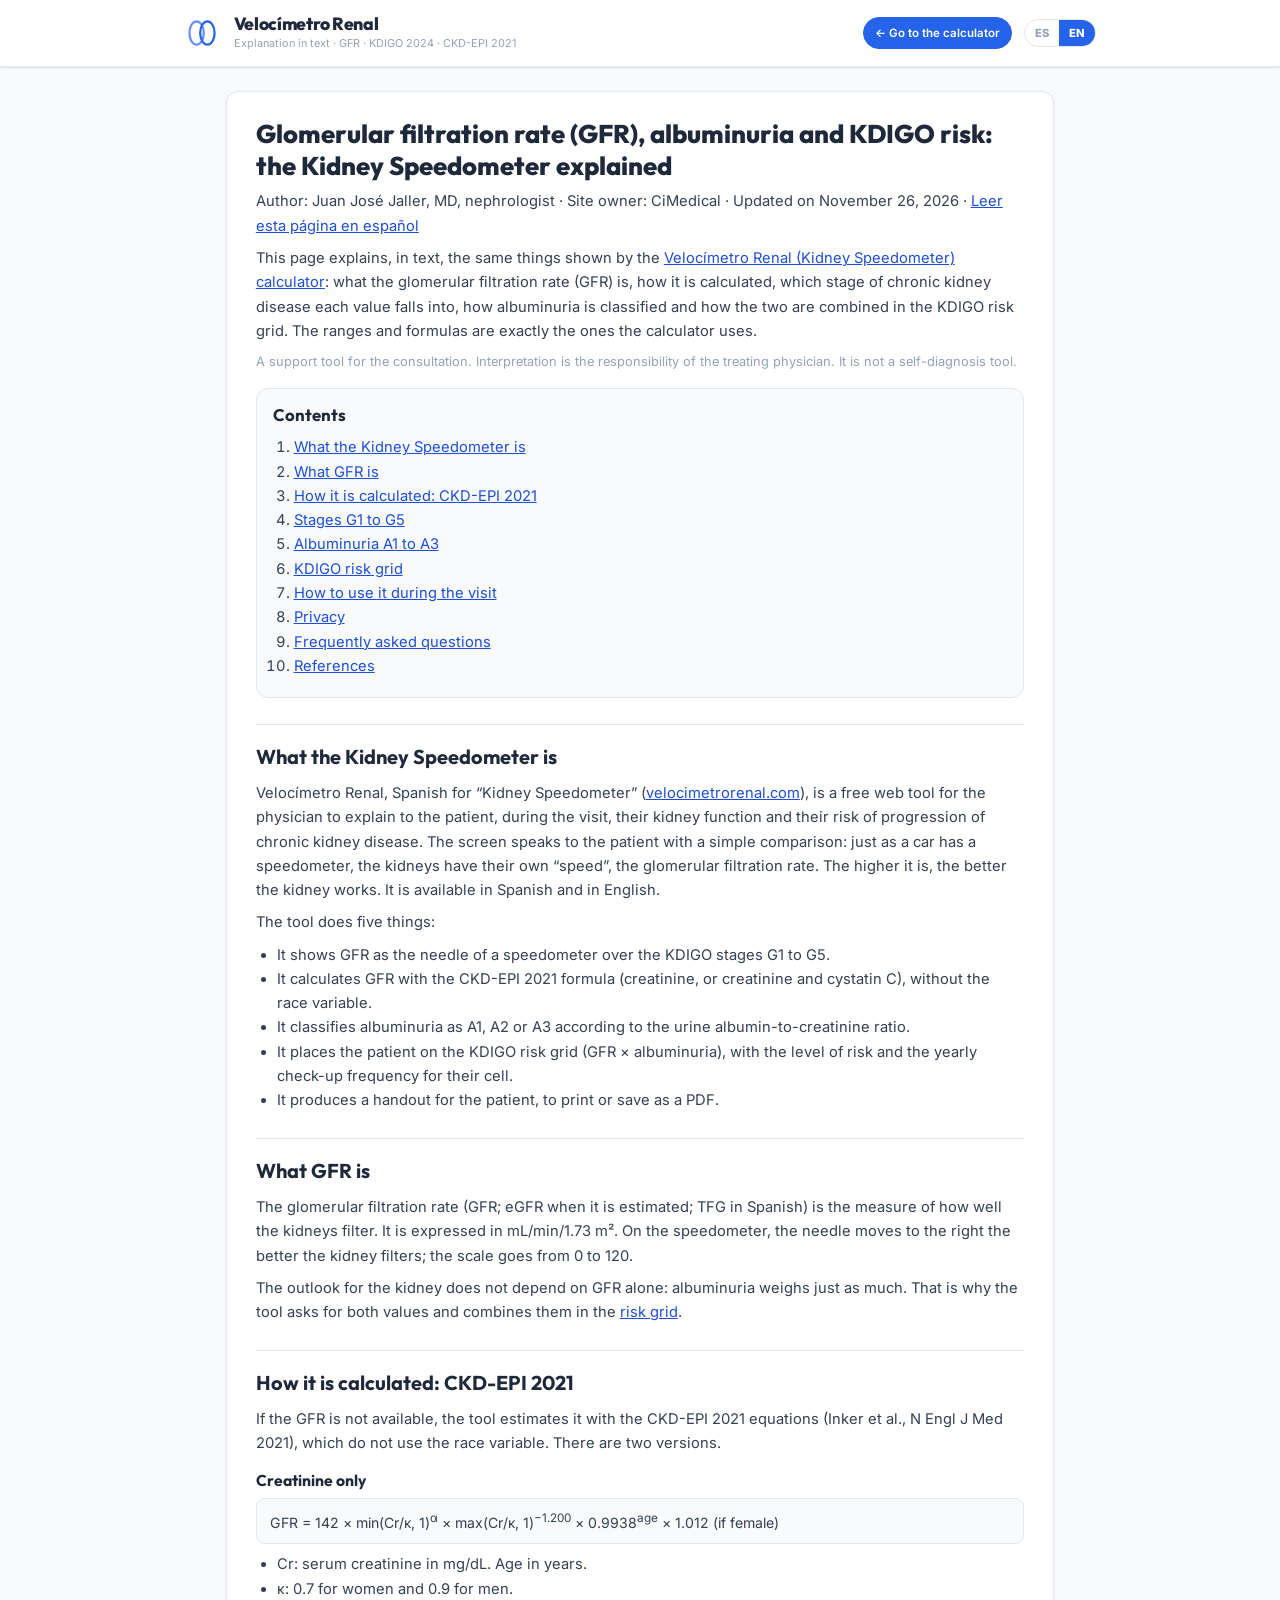
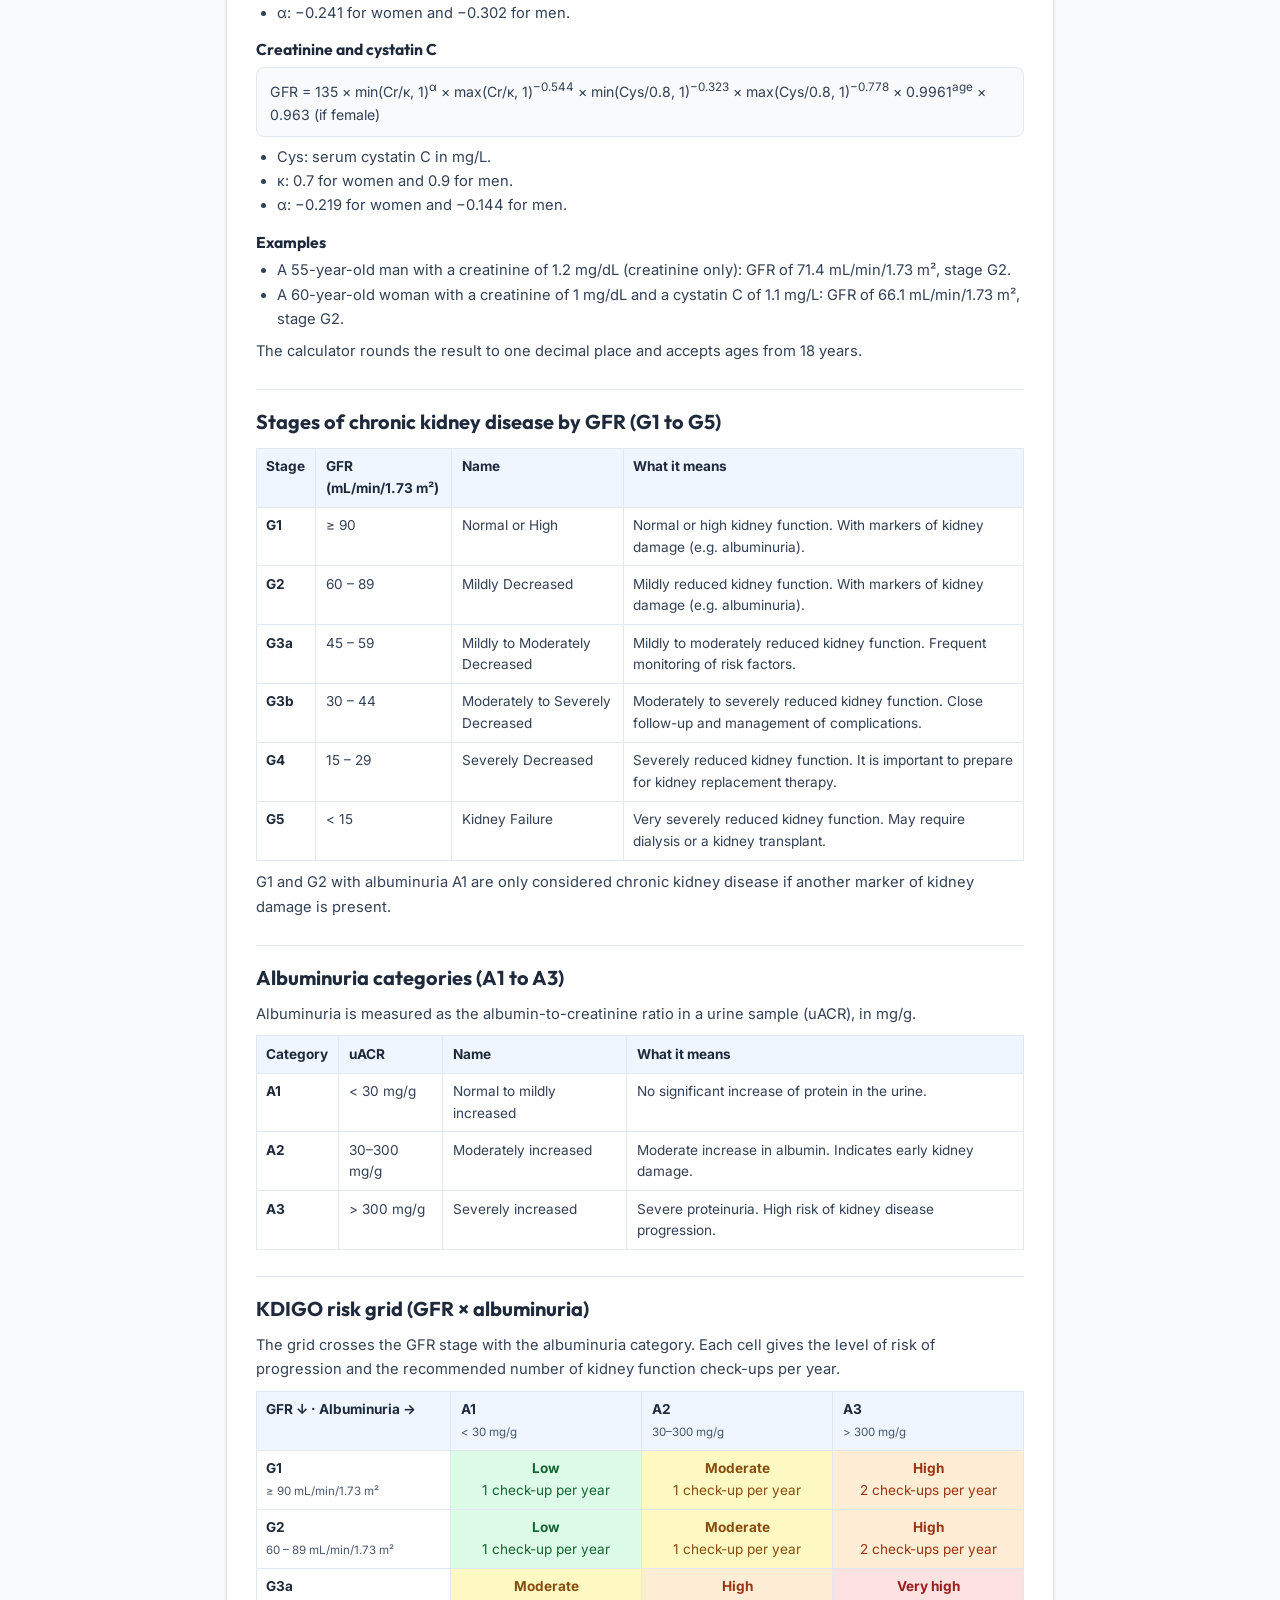
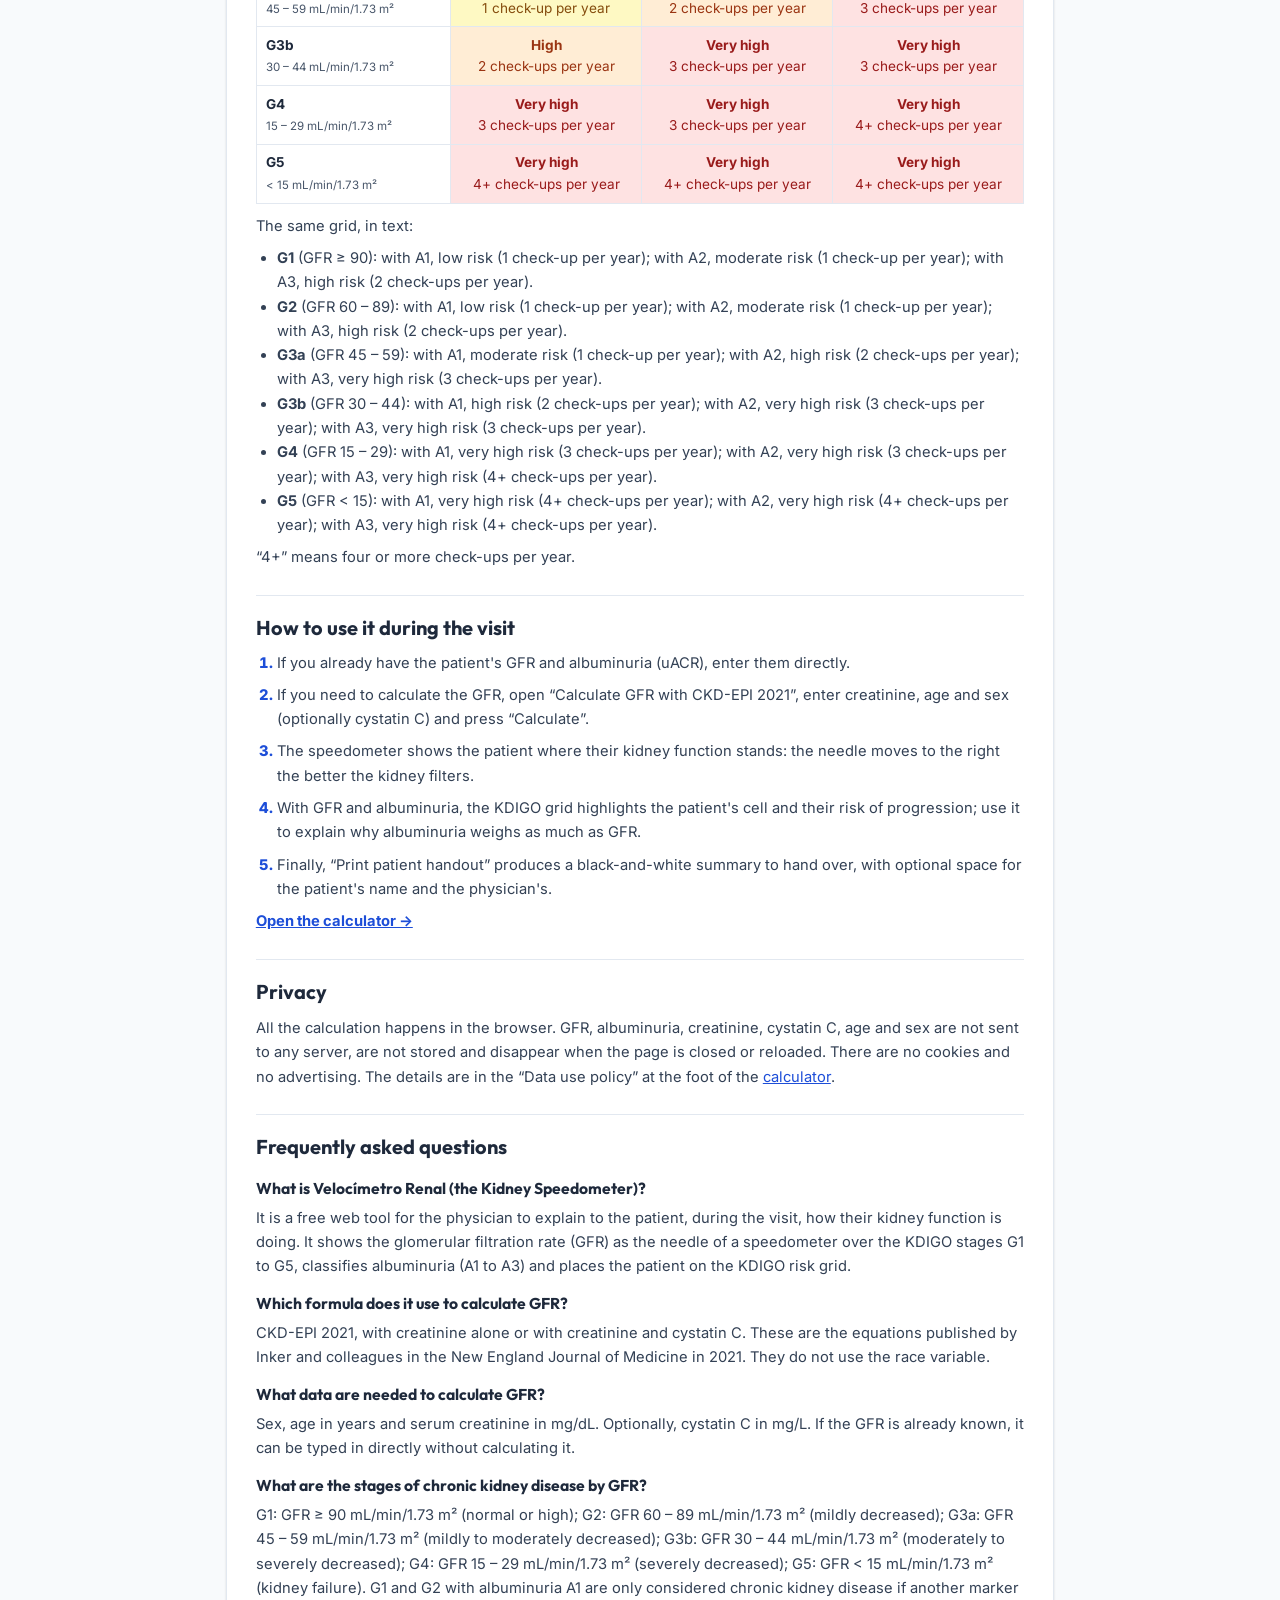
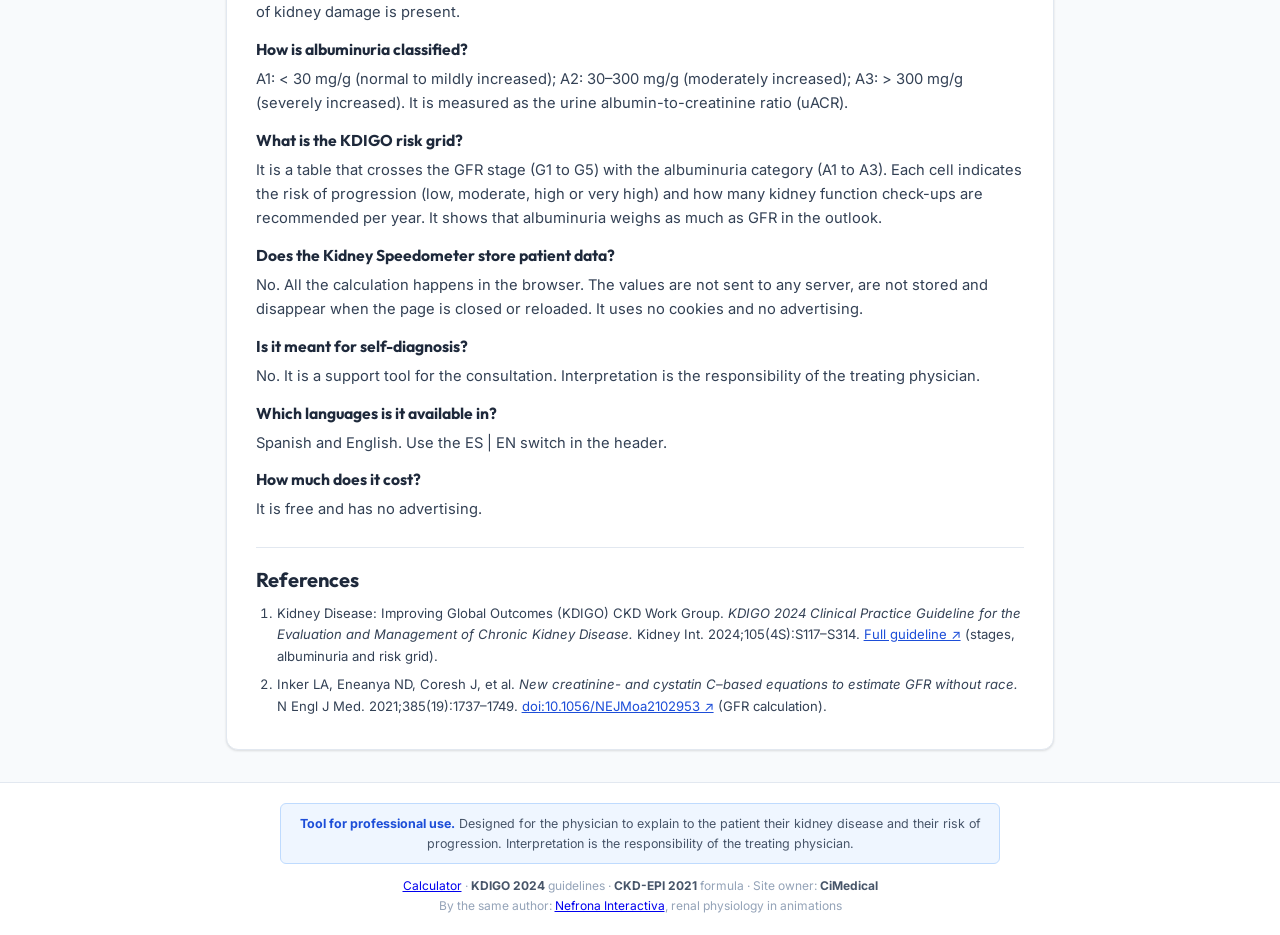
==== commit bab80719: "Enlace a Nefrona Interactiva (mismo autor) en el pie, las guías y llms.txt Co-Authored-By: Claude Fa" ====
--- a/gfr-chronic-kidney-disease.html
+++ b/gfr-chronic-kidney-disease.html
@@ -25,7 +25,7 @@
   <link rel="preconnect" href="https://fonts.gstatic.com" crossorigin />
   <link href="https://fonts.googleapis.com/css2?family=Inter:wght@300;400;500;600;700;800;900&family=Outfit:wght@300;400;500;600;700;800&display=swap" rel="stylesheet" />
   <link rel="stylesheet" href="style.css?v=3" />
-  <script type="application/ld+json">[{"@context":"https://schema.org","@type":["MedicalWebPage","LearningResource"],"@id":"https://velocimetrorenal.com/gfr-chronic-kidney-disease.html","url":"https://velocimetrorenal.com/gfr-chronic-kidney-disease.html","name":"Glomerular filtration rate (GFR), albuminuria and KDIGO risk: the Kidney Speedometer explained","headline":"Glomerular filtration rate (GFR), albuminuria and KDIGO risk: the Kidney Speedometer explained","description":"What GFR is, how it is calculated with CKD-EPI 2021 (creatinine and cystatin C), the G1 to G5 stages of chronic kidney disease, the A1 to A3 albuminuria categories and the KDIGO 2024 risk grid, in plain text and with references.","inLanguage":"en","datePublished":"2026-11-25","dateModified":"2026-11-25","isAccessibleForFree":true,"author":{"@type":"Person","name":"Juan José Jaller","jobTitle":"Nephrologist"},"publisher":{"@type":"Organization","name":"CiMedical"},"audience":{"@type":"MedicalAudience","audienceType":"Clinician"},"about":[{"@type":"MedicalCondition","name":"Chronic kidney disease"},{"@type":"MedicalTest","name":"Estimated glomerular filtration rate","alternateName":["TFG","GFR","eGFR","CKD-EPI 2021"]},{"@type":"MedicalTest","name":"Urine albumin-to-creatinine ratio","alternateName":["RAC","uACR","Albuminuria"]}],"isPartOf":{"@id":"https://velocimetrorenal.com/#sitio"},"image":"https://velocimetrorenal.com/img/og.png","workTranslation":{"@id":"https://velocimetrorenal.com/tfg-enfermedad-renal-cronica.html"},"citation":["KDIGO CKD Work Group. KDIGO 2024 Clinical Practice Guideline for the Evaluation and Management of Chronic Kidney Disease. Kidney Int. 2024;105(4S):S117-S314.","Inker LA, Eneanya ND, Coresh J, et al. New creatinine- and cystatin C-based equations to estimate GFR without race. N Engl J Med. 2021;385(19):1737-1749. doi:10.1056/NEJMoa2102953"]},{"@context":"https://schema.org","@type":"FAQPage","inLanguage":"en","mainEntity":[{"@type":"Question","name":"What is Velocímetro Renal (the Kidney Speedometer)?","acceptedAnswer":{"@type":"Answer","text":"It is a free web tool for the physician to explain to the patient, during the visit, how their kidney function is doing. It shows the glomerular filtration rate (GFR) as the needle of a speedometer over the KDIGO stages G1 to G5, classifies albuminuria (A1 to A3) and places the patient on the KDIGO risk grid."}},{"@type":"Question","name":"Which formula does it use to calculate GFR?","acceptedAnswer":{"@type":"Answer","text":"CKD-EPI 2021, with creatinine alone or with creatinine and cystatin C. These are the equations published by Inker and colleagues in the New England Journal of Medicine in 2021. They do not use the race variable."}},{"@type":"Question","name":"What data are needed to calculate GFR?","acceptedAnswer":{"@type":"Answer","text":"Sex, age in years and serum creatinine in mg/dL. Optionally, cystatin C in mg/L. If the GFR is already known, it can be typed in directly without calculating it."}},{"@type":"Question","name":"What are the stages of chronic kidney disease by GFR?","acceptedAnswer":{"@type":"Answer","text":"G1: GFR ≥ 90 mL/min/1.73 m² (normal or high); G2: GFR 60 – 89 mL/min/1.73 m² (mildly decreased); G3a: GFR 45 – 59 mL/min/1.73 m² (mildly to moderately decreased); G3b: GFR 30 – 44 mL/min/1.73 m² (moderately to severely decreased); G4: GFR 15 – 29 mL/min/1.73 m² (severely decreased); G5: GFR < 15 mL/min/1.73 m² (kidney failure). G1 and G2 with albuminuria A1 are only considered chronic kidney disease if another marker of kidney damage is present."}},{"@type":"Question","name":"How is albuminuria classified?","acceptedAnswer":{"@type":"Answer","text":"A1: < 30 mg/g (normal to mildly increased); A2: 30–300 mg/g (moderately increased); A3: > 300 mg/g (severely increased). It is measured as the urine albumin-to-creatinine ratio (uACR)."}},{"@type":"Question","name":"What is the KDIGO risk grid?","acceptedAnswer":{"@type":"Answer","text":"It is a table that crosses the GFR stage (G1 to G5) with the albuminuria category (A1 to A3). Each cell indicates the risk of progression (low, moderate, high or very high) and how many kidney function check-ups are recommended per year. It shows that albuminuria weighs as much as GFR in the outlook."}},{"@type":"Question","name":"Does the Kidney Speedometer store patient data?","acceptedAnswer":{"@type":"Answer","text":"No. All the calculation happens in the browser. The values are not sent to any server, are not stored and disappear when the page is closed or reloaded. It uses no cookies and no advertising."}},{"@type":"Question","name":"Is it meant for self-diagnosis?","acceptedAnswer":{"@type":"Answer","text":"No. It is a support tool for the consultation. Interpretation is the responsibility of the treating physician."}},{"@type":"Question","name":"Which languages is it available in?","acceptedAnswer":{"@type":"Answer","text":"Spanish and English. Use the ES | EN switch in the header."}},{"@type":"Question","name":"How much does it cost?","acceptedAnswer":{"@type":"Answer","text":"It is free and has no advertising."}}]}]</script>
+  <script type="application/ld+json">[{"@context":"https://schema.org","@type":["MedicalWebPage","LearningResource"],"@id":"https://velocimetrorenal.com/gfr-chronic-kidney-disease.html","url":"https://velocimetrorenal.com/gfr-chronic-kidney-disease.html","name":"Glomerular filtration rate (GFR), albuminuria and KDIGO risk: the Kidney Speedometer explained","headline":"Glomerular filtration rate (GFR), albuminuria and KDIGO risk: the Kidney Speedometer explained","description":"What GFR is, how it is calculated with CKD-EPI 2021 (creatinine and cystatin C), the G1 to G5 stages of chronic kidney disease, the A1 to A3 albuminuria categories and the KDIGO 2024 risk grid, in plain text and with references.","inLanguage":"en","datePublished":"2026-11-25","dateModified":"2026-11-26","isAccessibleForFree":true,"author":{"@type":"Person","name":"Juan José Jaller","jobTitle":"Nephrologist"},"publisher":{"@type":"Organization","name":"CiMedical"},"audience":{"@type":"MedicalAudience","audienceType":"Clinician"},"about":[{"@type":"MedicalCondition","name":"Chronic kidney disease"},{"@type":"MedicalTest","name":"Estimated glomerular filtration rate","alternateName":["TFG","GFR","eGFR","CKD-EPI 2021"]},{"@type":"MedicalTest","name":"Urine albumin-to-creatinine ratio","alternateName":["RAC","uACR","Albuminuria"]}],"isPartOf":{"@id":"https://velocimetrorenal.com/#sitio"},"image":"https://velocimetrorenal.com/img/og.png","workTranslation":{"@id":"https://velocimetrorenal.com/tfg-enfermedad-renal-cronica.html"},"citation":["KDIGO CKD Work Group. KDIGO 2024 Clinical Practice Guideline for the Evaluation and Management of Chronic Kidney Disease. Kidney Int. 2024;105(4S):S117-S314.","Inker LA, Eneanya ND, Coresh J, et al. New creatinine- and cystatin C-based equations to estimate GFR without race. N Engl J Med. 2021;385(19):1737-1749. doi:10.1056/NEJMoa2102953"]},{"@context":"https://schema.org","@type":"FAQPage","inLanguage":"en","mainEntity":[{"@type":"Question","name":"What is Velocímetro Renal (the Kidney Speedometer)?","acceptedAnswer":{"@type":"Answer","text":"It is a free web tool for the physician to explain to the patient, during the visit, how their kidney function is doing. It shows the glomerular filtration rate (GFR) as the needle of a speedometer over the KDIGO stages G1 to G5, classifies albuminuria (A1 to A3) and places the patient on the KDIGO risk grid."}},{"@type":"Question","name":"Which formula does it use to calculate GFR?","acceptedAnswer":{"@type":"Answer","text":"CKD-EPI 2021, with creatinine alone or with creatinine and cystatin C. These are the equations published by Inker and colleagues in the New England Journal of Medicine in 2021. They do not use the race variable."}},{"@type":"Question","name":"What data are needed to calculate GFR?","acceptedAnswer":{"@type":"Answer","text":"Sex, age in years and serum creatinine in mg/dL. Optionally, cystatin C in mg/L. If the GFR is already known, it can be typed in directly without calculating it."}},{"@type":"Question","name":"What are the stages of chronic kidney disease by GFR?","acceptedAnswer":{"@type":"Answer","text":"G1: GFR ≥ 90 mL/min/1.73 m² (normal or high); G2: GFR 60 – 89 mL/min/1.73 m² (mildly decreased); G3a: GFR 45 – 59 mL/min/1.73 m² (mildly to moderately decreased); G3b: GFR 30 – 44 mL/min/1.73 m² (moderately to severely decreased); G4: GFR 15 – 29 mL/min/1.73 m² (severely decreased); G5: GFR < 15 mL/min/1.73 m² (kidney failure). G1 and G2 with albuminuria A1 are only considered chronic kidney disease if another marker of kidney damage is present."}},{"@type":"Question","name":"How is albuminuria classified?","acceptedAnswer":{"@type":"Answer","text":"A1: < 30 mg/g (normal to mildly increased); A2: 30–300 mg/g (moderately increased); A3: > 300 mg/g (severely increased). It is measured as the urine albumin-to-creatinine ratio (uACR)."}},{"@type":"Question","name":"What is the KDIGO risk grid?","acceptedAnswer":{"@type":"Answer","text":"It is a table that crosses the GFR stage (G1 to G5) with the albuminuria category (A1 to A3). Each cell indicates the risk of progression (low, moderate, high or very high) and how many kidney function check-ups are recommended per year. It shows that albuminuria weighs as much as GFR in the outlook."}},{"@type":"Question","name":"Does the Kidney Speedometer store patient data?","acceptedAnswer":{"@type":"Answer","text":"No. All the calculation happens in the browser. The values are not sent to any server, are not stored and disappear when the page is closed or reloaded. It uses no cookies and no advertising."}},{"@type":"Question","name":"Is it meant for self-diagnosis?","acceptedAnswer":{"@type":"Answer","text":"No. It is a support tool for the consultation. Interpretation is the responsibility of the treating physician."}},{"@type":"Question","name":"Which languages is it available in?","acceptedAnswer":{"@type":"Answer","text":"Spanish and English. Use the ES | EN switch in the header."}},{"@type":"Question","name":"How much does it cost?","acceptedAnswer":{"@type":"Answer","text":"It is free and has no advertising."}}]}]</script>
 </head>
 <body>
 
@@ -54,7 +54,7 @@
   <main class="gt-main">
     <article class="card gt">
       <h1 class="gt-titulo">Glomerular filtration rate (GFR), albuminuria and KDIGO risk: the Kidney Speedometer explained</h1>
-      <p class="gt-fecha">Author: Juan José Jaller, MD, nephrologist · Site owner: CiMedical · Updated on <time datetime="2026-11-25">November 25, 2026</time> · <a href="tfg-enfermedad-renal-cronica.html" hreflang="es" lang="es">Leer esta página en español</a></p>
+      <p class="gt-fecha">Author: Juan José Jaller, MD, nephrologist · Site owner: CiMedical · Updated on <time datetime="2026-11-26">November 26, 2026</time> · <a href="tfg-enfermedad-renal-cronica.html" hreflang="es" lang="es">Leer esta página en español</a></p>
       <p>This page explains, in text, the same things shown by the <a href="./?lang=en">Velocímetro Renal (Kidney Speedometer) calculator</a>:
       what the glomerular filtration rate (GFR) is, how it is calculated, which stage of chronic kidney disease
       each value falls into, how albuminuria is classified and how the two are combined in the KDIGO risk grid.
@@ -253,7 +253,7 @@
     <p class="pro-notice">
       <strong>Tool for professional use.</strong> Designed for the physician to explain to the patient their kidney disease and their risk of progression. Interpretation is the responsibility of the treating physician.
     </p>
-    <p><a href="./?lang=en">Calculator</a> · <strong>KDIGO 2024</strong> guidelines · <strong>CKD-EPI 2021</strong> formula · Site owner: <strong>CiMedical</strong></p>
+    <p><a href="./?lang=en">Calculator</a> · <strong>KDIGO 2024</strong> guidelines · <strong>CKD-EPI 2021</strong> formula · Site owner: <strong>CiMedical</strong><br>By the same author: <a href="https://nefrona-interactiva.com/?lang=en">Nefrona Interactiva</a>, renal physiology in animations</p>
   </footer>
 
   <!-- Analítica sin cookies ni IP (GoatCounter): cuenta visitas únicas, no identifica personas -->
